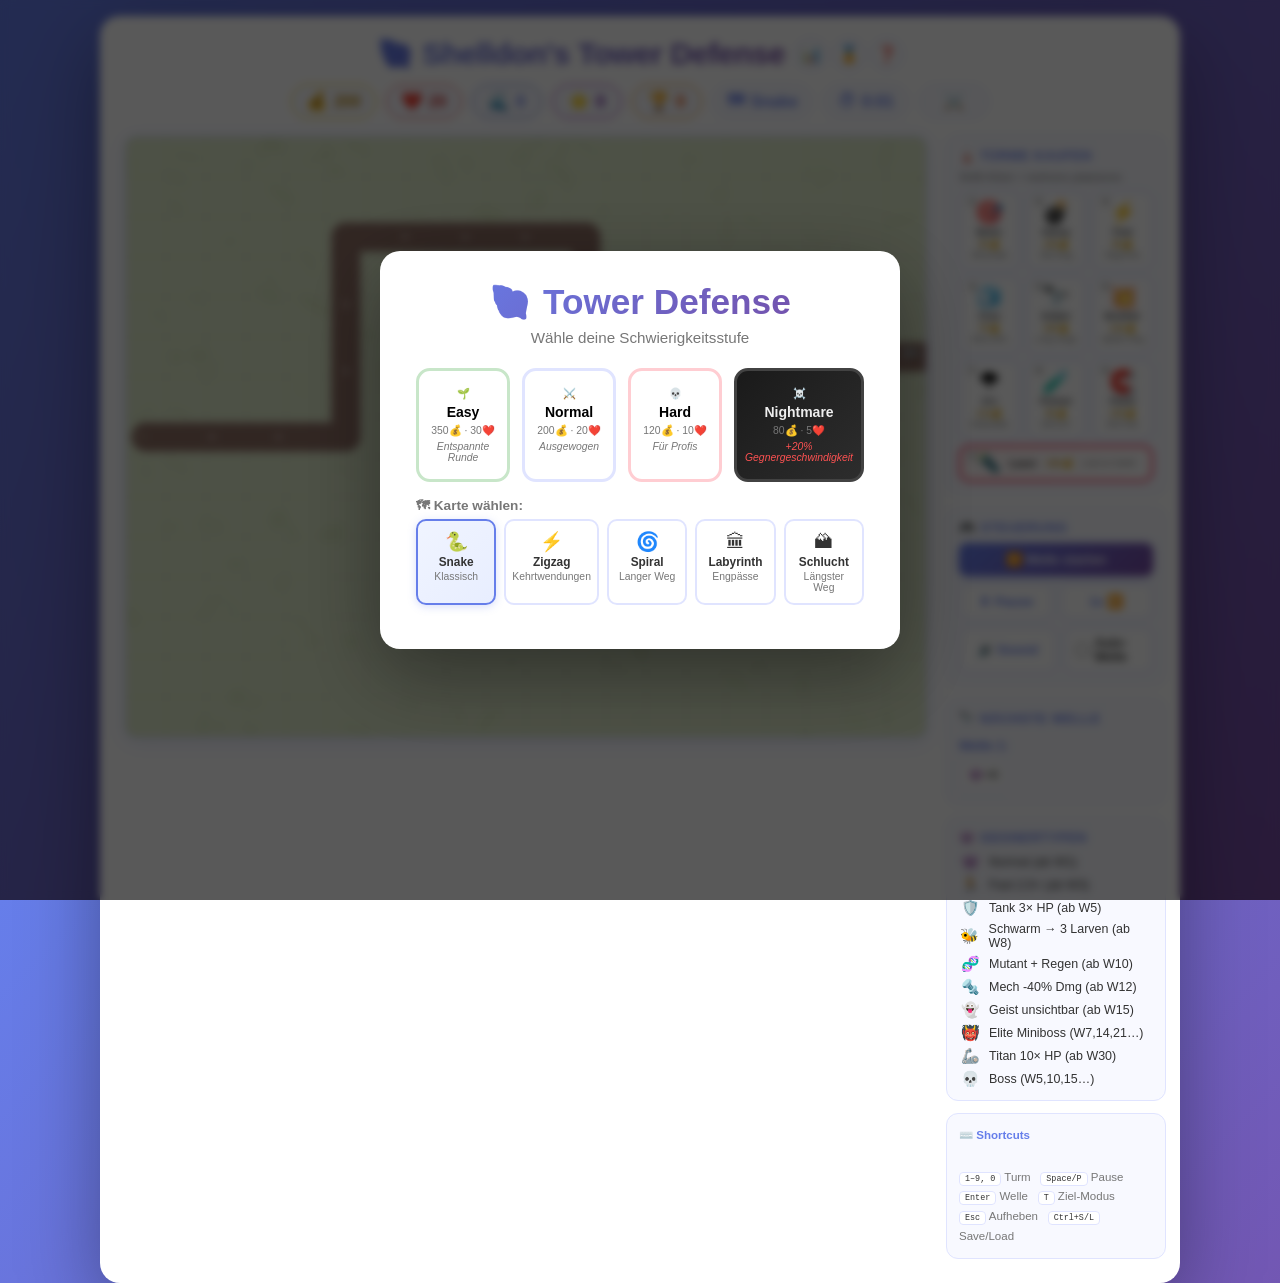
==== index.html @ ee32a835 "v5.6: Titan enemy (🦾 W30+, 10× HP, 40% armor), titan achievement, wave preview, legend update" ====
<!DOCTYPE html>
<html lang="de">
<head>
    <meta charset="UTF-8">
    <meta name="viewport" content="width=device-width, initial-scale=1.0">
    <title>🐚 Tower Defense</title>
    <link rel="stylesheet" href="style.css">
</head>
<body>

<!-- Wave Complete Banner -->
<div id="waveBanner" class="wave-banner"></div>

<!-- Achievement Toast -->
<div id="achToast" class="ach-toast"></div>

<!-- Achievement Modal -->
<div id="achModal" class="overlay" style="display:none;">
    <div class="overlay-box ach-box">
        <h2>🏅 Errungenschaften</h2>
        <div id="achContent"></div>
        <button id="closeAch" class="btn-primary" style="margin-top:12px;">✖ Schließen</button>
    </div>
</div>

<!-- Stats Modal -->
<div id="statsModal" class="overlay" style="display:none;">
    <div class="overlay-box" style="min-width:280px;max-width:380px;">
        <h2>📊 Statistiken</h2>
        <div id="statsContent" class="stats-modal-content"></div>
        <button id="closeStats" class="btn-primary" style="margin-top:12px;">✖ Schließen</button>
    </div>
</div>

<!-- Tower Shop Tooltip -->
<div id="towerTooltip" class="tower-tooltip" style="display:none;"></div>

<!-- Help Modal -->
<div id="helpModal" class="overlay" style="display:none;">
    <div class="overlay-box help-box">
        <h2>🐚 Wie spielt man Tower Defense?</h2>
        <div class="help-content">
            <div class="help-section">
                <strong>🎯 Ziel</strong>
                <p>Verhindere, dass Gegner die 🏁 Ziellinie erreichen. Du hast <strong>20 Leben</strong> — jeder durchkommende Gegner kostet dich eins!</p>
            </div>
            <div class="help-section">
                <strong>🗼 Türme platzieren</strong>
                <p>Klicke einen Turm im Shop, dann klicke auf das Spielfeld. <strong>Nicht auf dem Pfad platzieren!</strong> Grüne Markierung = OK, Rot = Blockiert.</p>
                <p>Mit <kbd>Shift</kbd> gedrückt → mehrere Türme in Folge platzieren.</p>
            </div>
            <div class="help-section">
                <strong>⬆ Upgrades</strong>
                <p>Klicke einen platzierten Turm → <strong>Info-Panel</strong> zeigt Werte. Upgrade kostet Gold, erhöht Schaden & Reichweite.</p>
                <p>Level 2: ×1.65 Schaden | Level 3: ×2.6 Schaden (Max)</p>
                <p><strong>L3 Spezialfähigkeiten:</strong><br>
                🧊 Cryo L3: 15% Freeze-Chance (kurz eingefroren!)<br>
                🧪 Poison L3: Gift kettet auf nächsten Gegner!<br>
                ⚡ Fast L3: Doppelschuss — trifft 2 Ziele gleichzeitig!<br>
                💥 Bomber L3: Napalm — Splash-Bereich brennt weiter (DoT)!<br>
                💣 Heavy L3: Schockwelle — äußerer Ring 30% Schaden!<br>
                🌩 Arc L3: +2 Sprünge (5 Ziele total)!<br>
                🔭 Sniper L3: Jeder 4. Schuss = KRIT (3× Schaden)!<br>
                🧲 Pulse L3: Jeder 5. Puls = OVERCLOCK (2× Schaden)!<br>
                🎯 Basic L3: Jeder 3. Schuss = BURST (3 Ziele gleichzeitig)!<br>
                🔦 Laser L3: Nach 1s voll aufgeladen → OVERDRIVE (2× DPS)!</p>
            </div>
            <div class="help-section">
                <strong>🎯 Ziel-Modi</strong>
                <p>Jeder Turm hat einen Ziel-Modus: <strong>Vorne</strong> (näher am Ziel), <strong>Hinten</strong>, <strong>Stark</strong> (meiste HP), <strong>Schwach</strong>.</p>
            </div>
            <div class="help-section">
                <strong>🌊 Wellen</strong>
                <p>Drücke <strong>▶️ Welle starten</strong> oder <kbd>Enter</kbd>. Ab Welle 3 kommen 🏃 Fast-Gegner, ab Welle 5 🛡️ Tanks, alle 5 Wellen ein 💀 Boss!</p>
            </div>
            <div class="help-section">
                <strong>💰 Gold-Tipps</strong>
                <p>Gegner töten → Gold. Welle abschließen → Bonus + Zinsen (5% des Goldvorrats). Kein Schaden → +25💰.<br>
                <strong>Rechtsklick</strong> auf Turm → sofort verkaufen.</p>
            </div>
            <div class="help-section">
                <strong>💀 Boss Drops</strong>
                <p>Wenn ein 💀 Boss stirbt, fällt ein zufälliger Drop:<br>
                💰 Gold-Drop (immer)<br>
                💝 +1 Leben (25%)<br>
                ⚡ Power Surge: +75% Schaden (12%)</p>
            </div>
            <div class="help-section">
                <strong>⌨️ Shortcuts</strong>
                <p>
                    <kbd>1</kbd>–<kbd>9</kbd>, <kbd>0</kbd> Turm wählen<br>
                    <kbd>Space</kbd> Pause &nbsp; <kbd>Enter</kbd> Welle<br>
                    <kbd>Esc</kbd> Aufheben &nbsp; <kbd>Shift</kbd> Mehrfach platzieren<br>
                    <kbd>T</kbd> Ziel-Modus wechseln (bei ausgewähltem Turm)<br>
                    <kbd>Ctrl+S</kbd> Speichern &nbsp; <kbd>Ctrl+L</kbd> Laden
                </p>
            </div>
            <div class="help-section">
                <strong>🌩 Spezial-Türme</strong>
                <p>
                    <strong>🧊 Cryo:</strong> Verlangsamt Gegner für 2.5s.<br>
                    <strong>🔭 Sniper:</strong> Laser-Zielführung, hohe Reichweite. Sieht Geister!<br>
                    <strong>💥 Bomber:</strong> Explosion mit Flächenschaden. Ignoriert Rüstung!<br>
                    <strong>🌩 Arc:</strong> Kettenblitz — trifft 3 Ziele (65%/42% Schaden).<br>
                    <strong>🧪 Poison:</strong> Vergiftet Gegner (DoT: 20 Schaden/s für 4s). Hebt Mutanten-Regen auf!<br>
                    <strong>🧲 Pulse:</strong> EM-Puls — trifft ALLE Gegner in Reichweite gleichzeitig. Ideal gegen Massen!<br>
                    <strong>🔦 Laser:</strong> Kontinuierlicher Dauerstrahl. Schaden steigt von 8→42 DPS je länger du dasselbe Ziel triffst (max 2s Lock-on). Ignoriert Rüstung!
                </p>
            </div>
            <div class="help-section">
                <strong>👾 Sonder-Gegner</strong>
                <p>
                    <strong>🐝 Schwarm (ab W8):</strong> Teilt sich beim Tod in 3 schnelle Larven 🪲 auf!<br>
                    <strong>🧬 Mutant (ab W10):</strong> Regeneriert 1.5% max HP/s. Poison-Türme heben Regen auf!<br>
                    <strong>🔩 Mech (ab W12):</strong> 40% Rüstung — nimmt 40% weniger Schaden. Bomber, Pulse, Poison &amp; Laser ignorieren Rüstung!<br>
                    <strong>👻 Geist (ab W15):</strong> Unsichtbar — kann NUR von Sniper-Türmen oder Level-3-Türmen angegriffen werden!<br>
                    <strong>👹 Elite (W7,14,21…):</strong> Besonderer Miniboss mit Bonusdrop beim Besiegen!<br>
                    <strong>Tipp:</strong> Synergieverbundene Türme (+10% pro Nachbar) sind besonders stark gegen Mechs.
                </p>
            </div>
        </div>
        <button id="closeHelp" class="btn-primary" style="margin-top:16px;">▶️ Spielen!</button>
    </div>
</div>

<!-- Difficulty Select (shown on load) -->
<div id="difficultyOverlay" class="overlay">
    <div class="overlay-box diff-box">
        <div class="diff-title">🐚 Tower Defense</div>
        <p class="diff-sub">Wähle deine Schwierigkeitsstufe</p>
        <div class="diff-options">
            <button class="diff-btn diff-easy" data-gold="350" data-lives="30">
                <span class="diff-icon">🌱</span>
                <strong>Easy</strong>
                <span>350💰 · 30❤️</span>
                <span class="diff-note">Entspannte Runde</span>
            </button>
            <button class="diff-btn diff-normal" data-gold="200" data-lives="20">
                <span class="diff-icon">⚔️</span>
                <strong>Normal</strong>
                <span>200💰 · 20❤️</span>
                <span class="diff-note">Ausgewogen</span>
            </button>
            <button class="diff-btn diff-hard" data-gold="120" data-lives="10">
                <span class="diff-icon">💀</span>
                <strong>Hard</strong>
                <span>120💰 · 10❤️</span>
                <span class="diff-note">Für Profis</span>
            </button>
            <button class="diff-btn diff-nightmare" data-gold="80" data-lives="5">
                <span class="diff-icon">☠️</span>
                <strong>Nightmare</strong>
                <span>80💰 · 5❤️</span>
                <span class="diff-note">+20% Gegnergeschwindigkeit</span>
            </button>
        </div>
        <div class="diff-map-label">🗺 Karte wählen:</div>
        <div class="diff-maps" id="diffMaps">
            <button class="map-btn map-active" data-map="0">
                <span>🐍</span> <strong>Snake</strong>
                <small>Klassisch</small>
            </button>
            <button class="map-btn" data-map="1">
                <span>⚡</span> <strong>Zigzag</strong>
                <small>Kehrtwendungen</small>
            </button>
            <button class="map-btn" data-map="2">
                <span>🌀</span> <strong>Spiral</strong>
                <small>Langer Weg</small>
            </button>
            <button class="map-btn" data-map="3">
                <span>🏛</span> <strong>Labyrinth</strong>
                <small>Engpässe</small>
            </button>
            <button class="map-btn" data-map="4">
                <span>🏔</span> <strong>Schlucht</strong>
                <small>Längster Weg</small>
            </button>
        </div>
        <div class="diff-lb" id="startLb"></div>
    </div>
</div>

<!-- Game Over Overlay -->
<div id="gameOverlay" class="overlay" style="display:none;">
    <div class="overlay-box">
        <div id="overlayTitle" class="overlay-title">💀 Game Over!</div>
        <div id="overlayMessage" class="overlay-message"></div>
        <button id="overlayBtn" class="btn-primary overlay-btn">🔄 Neu starten</button>
    </div>
</div>

<div class="game-container">

    <!-- Header -->
    <div class="header">
        <div class="header-top">
            <h1>🐚 Shelldon's Tower Defense</h1>
            <div class="header-btns">
                <button id="statsBtn" class="help-btn" title="Statistiken">📊</button>
                <button id="achBtn" class="help-btn" title="Errungenschaften">🏅</button>
                <button id="helpBtn" class="help-btn" title="Hilfe / How to play">❓</button>
            </div>
        </div>
        <div class="stats-bar">
            <div class="stat gold">
                <span class="stat-icon">💰</span>
                <span id="gold">200</span>
            </div>
            <div class="stat lives">
                <span class="stat-icon">❤️</span>
                <span id="lives">20</span>
            </div>
            <div class="stat wave">
                <span class="stat-icon">🌊</span>
                <span id="wave">0</span>
            </div>
            <div class="stat score">
                <span class="stat-icon">⭐</span>
                <span id="score">0</span>
            </div>
            <div class="stat highscore">
                <span class="stat-icon">🏆</span>
                <span id="highscore">0</span>
            </div>
            <div class="stat enemies-stat" id="enemiesStatWrapper" style="display:none;">
                <span class="stat-icon">👾</span>
                <span id="enemyCount">0</span>
            </div>
            <div class="stat" id="mapStat">
                <span class="stat-icon">🗺</span>
                <span id="mapName">Snake</span>
            </div>
            <div class="stat" id="timerStat">
                <span class="stat-icon">⏱</span>
                <span id="gameTimer">0:00</span>
            </div>
            <div class="stat" id="diffStat">
                <span id="diffIcon">⚔️</span>
            </div>
            <div class="stat" id="noLeakStat" style="display:none;" title="No-Leak Streak">
                <span class="stat-icon">🛡</span>
                <span id="noLeakCount">0</span>
            </div>
        </div>
    </div>

    <!-- Main Game Area -->
    <div class="game-area">

        <!-- Canvas -->
        <div class="canvas-wrapper">
            <canvas id="gameCanvas" width="800" height="600"></canvas>
        </div>

        <!-- Side Panel -->
        <div class="side-panel">

            <!-- Tower Shop -->
            <div class="panel-section">
                <h3 class="panel-title">🗼 Türme kaufen</h3>
                <p class="hint">Shift+Klick = mehrere platzieren</p>
                <div class="tower-grid">
                    <button class="tower-btn" data-type="basic" data-cost="50">
                        <span class="tb-hotkey">1</span>
                        <span class="tb-icon">🎯</span>
                        <span class="tb-name">Basic</span>
                        <span class="tb-cost">50💰</span>
                        <span class="tb-desc">Allrounder</span>
                    </button>
                    <button class="tower-btn" data-type="heavy" data-cost="100">
                        <span class="tb-hotkey">2</span>
                        <span class="tb-icon">💣</span>
                        <span class="tb-name">Heavy</span>
                        <span class="tb-cost">100💰</span>
                        <span class="tb-desc">Viel Dmg</span>
                    </button>
                    <button class="tower-btn" data-type="fast" data-cost="80">
                        <span class="tb-hotkey">3</span>
                        <span class="tb-icon">⚡</span>
                        <span class="tb-name">Fast</span>
                        <span class="tb-cost">80💰</span>
                        <span class="tb-desc">Rapid fire</span>
                    </button>
                    <button class="tower-btn" data-type="slow" data-cost="75">
                        <span class="tb-hotkey">4</span>
                        <span class="tb-icon">🧊</span>
                        <span class="tb-name">Cryo</span>
                        <span class="tb-cost">75💰</span>
                        <span class="tb-desc">Slow 60%</span>
                    </button>
                    <button class="tower-btn" data-type="sniper" data-cost="150">
                        <span class="tb-hotkey">5</span>
                        <span class="tb-icon">🔭</span>
                        <span class="tb-name">Sniper</span>
                        <span class="tb-cost">150💰</span>
                        <span class="tb-desc">Long range</span>
                    </button>
                    <button class="tower-btn" data-type="area" data-cost="120">
                        <span class="tb-hotkey">6</span>
                        <span class="tb-icon">💥</span>
                        <span class="tb-name">Bomber</span>
                        <span class="tb-cost">120💰</span>
                        <span class="tb-desc">Splash dmg</span>
                    </button>
                    <button class="tower-btn" data-type="arc" data-cost="110">
                        <span class="tb-hotkey">7</span>
                        <span class="tb-icon">🌩</span>
                        <span class="tb-name">Arc</span>
                        <span class="tb-cost">110💰</span>
                        <span class="tb-desc">Kettenblitz</span>
                    </button>
                    <button class="tower-btn" data-type="poison" data-cost="90">
                        <span class="tb-hotkey">8</span>
                        <span class="tb-icon">🧪</span>
                        <span class="tb-name">Poison</span>
                        <span class="tb-cost">90💰</span>
                        <span class="tb-desc">Gift DoT</span>
                    </button>
                    <button class="tower-btn" data-type="pulse" data-cost="135">
                        <span class="tb-hotkey">9</span>
                        <span class="tb-icon">🧲</span>
                        <span class="tb-name">Pulse</span>
                        <span class="tb-cost">135💰</span>
                        <span class="tb-desc">EM-Puls</span>
                    </button>
                    <button class="tower-btn tower-btn-wide" data-type="laser" data-cost="165">
                        <span class="tb-hotkey">0</span>
                        <span class="tb-icon">🔦</span>
                        <span class="tb-name">Laser</span>
                        <span class="tb-cost">165💰</span>
                        <span class="tb-desc">Lock-on Strahl</span>
                    </button>
                </div>
            </div>

            <!-- Selected Tower Info -->
            <div id="towerInfo" class="panel-section tower-info-panel" style="display:none;">
                <h3 class="panel-title">🔍 Ausgewählt</h3>
                <div id="towerInfoName" class="tower-info-name"></div>
                <div id="towerInfoStats" class="tower-info-stats"></div>
                <div class="target-modes">
                    <span class="tm-label">🎯 Ziel:</span>
                    <button class="tm-btn active" data-mode="first">Vorne</button>
                    <button class="tm-btn" data-mode="last">Hinten</button>
                    <button class="tm-btn" data-mode="strong">Stark</button>
                    <button class="tm-btn" data-mode="weak">Schwach</button>
                </div>
                <div class="tower-info-actions">
                    <button id="upgradeTower" class="btn-upgrade">⬆ Upgrade</button>
                    <button id="sellTower" class="btn-sell">💸 Sell</button>
                </div>
            </div>

            <!-- Controls -->
            <div class="panel-section">
                <h3 class="panel-title">🎮 Steuerung</h3>
                <div class="control-buttons">
                    <button id="startWave" class="btn-primary btn-full">▶️ Welle starten</button>
                    <div class="btn-row">
                        <button id="pauseBtn" class="btn-secondary">⏸ Pause</button>
                        <button id="speedBtn" class="btn-secondary">1x ⏩</button>
                    </div>
                    <div class="btn-row">
                        <button id="soundBtn" class="btn-secondary">🔊 Sound</button>
                        <label class="toggle-label">
                            <input type="checkbox" id="autoWaveBtn">
                            <span>Auto-Welle</span>
                        </label>
                    </div>
                    <div id="autoWaveStatus" class="auto-wave-status" style="display:none;"></div>
                </div>
            </div>

            <!-- Wave Preview -->
            <div class="panel-section">
                <h3 class="panel-title">🔭 Nächste Welle</h3>
                <div id="wavePreview" class="wave-preview">Warte auf Spielstart…</div>
            </div>

            <!-- Enemy Legend -->
            <div class="panel-section">
                <h3 class="panel-title">👾 Gegnertypen</h3>
                <div class="enemy-legend">
                    <div class="el-row"><span>👾</span> <span>Normal (ab W1)</span></div>
                    <div class="el-row"><span>🏃</span> <span>Fast 2,5× (ab W3)</span></div>
                    <div class="el-row"><span>🛡️</span> <span>Tank 3× HP (ab W5)</span></div>
                    <div class="el-row"><span>🐝</span> <span>Schwarm → 3 Larven (ab W8)</span></div>
                    <div class="el-row"><span>🧬</span> <span>Mutant + Regen (ab W10)</span></div>
                    <div class="el-row"><span>🔩</span> <span>Mech -40% Dmg (ab W12)</span></div>
                    <div class="el-row"><span>👻</span> <span>Geist unsichtbar (ab W15)</span></div>
                    <div class="el-row"><span>👹</span> <span>Elite Miniboss (W7,14,21…)</span></div>
                    <div class="el-row"><span>🦾</span> <span>Titan 10× HP (ab W30)</span></div>
                    <div class="el-row"><span>💀</span> <span>Boss (W5,10,15…)</span></div>
                </div>
            </div>

            <!-- Keyboard Shortcuts -->
            <div class="panel-section hint-box">
                <strong>⌨️ Shortcuts</strong><br>
                <span>1–9, 0</span> Turm &nbsp;
                <span>Space/P</span> Pause<br>
                <span>Enter</span> Welle &nbsp;
                <span>T</span> Ziel-Modus<br>
                <span>Esc</span> Aufheben &nbsp;
                <span>Ctrl+S/L</span> Save/Load
            </div>

        </div>
    </div>

</div>

<script src="game.js"></script>
</body>
</html>
---- style.css ----
/* ================================================================
   🐚 Shelldon's Tower Defense — Style v2.0
   ================================================================ */

*, *::before, *::after {
    margin: 0;
    padding: 0;
    box-sizing: border-box;
}

:root {
    --primary:   #667eea;
    --primary-d: #5568d3;
    --accent:    #764ba2;
    --gold:      #FFD700;
    --red:       #F44336;
    --green:     #4CAF50;
    --panel-bg:  #f8f9ff;
    --border:    #e0e4ff;
    --text:      #333;
    --text-dim:  #777;
    --radius:    12px;
    --shadow:    0 4px 20px rgba(102, 126, 234, 0.15);
}

html, body {
    height: 100%;
}

body {
    font-family: 'Segoe UI', Tahoma, Geneva, Verdana, sans-serif;
    background: linear-gradient(135deg, #667eea 0%, #764ba2 100%);
    min-height: 100vh;
    display: flex;
    justify-content: center;
    align-items: flex-start;
    padding: 16px;
    color: var(--text);
}

/* ================================================================
   GAME CONTAINER
   ================================================================ */
.game-container {
    background: #fff;
    border-radius: 20px;
    box-shadow: 0 24px 80px rgba(0, 0, 0, 0.35);
    padding: 20px 24px 24px;
    width: 100%;
    max-width: 1080px;
}

/* ================================================================
   HEADER
   ================================================================ */
.header {
    text-align: center;
    margin-bottom: 16px;
}

.header-top {
    display: flex;
    align-items: center;
    justify-content: center;
    gap: 10px;
    margin-bottom: 12px;
}

.header h1 {
    font-size: 1.9em;
    background: linear-gradient(135deg, var(--primary), var(--accent));
    -webkit-background-clip: text;
    -webkit-text-fill-color: transparent;
    background-clip: text;
    letter-spacing: -0.5px;
}

.help-btn {
    width: 32px; height: 32px;
    border-radius: 50%;
    border: 2px solid var(--border);
    background: white;
    font-size: 1em;
    cursor: pointer;
    transition: all 0.2s;
    display: flex; align-items: center; justify-content: center;
    flex-shrink: 0;
}

.help-btn:hover {
    border-color: var(--primary);
    background: #f0f4ff;
    transform: rotate(15deg);
}

.stats-bar {
    display: flex;
    justify-content: center;
    gap: 10px;
    flex-wrap: wrap;
}

.stat {
    display: flex;
    align-items: center;
    gap: 6px;
    background: var(--panel-bg);
    border: 1px solid var(--border);
    padding: 6px 14px;
    border-radius: 30px;
    font-size: 1em;
    font-weight: 700;
    color: var(--primary);
    min-width: 70px;
    justify-content: center;
}

.stat-icon {
    font-size: 1.1em;
}

.stat.gold   { border-color: #FFD700; color: #b8860b; }
.stat.lives  { border-color: #F44336; color: #c62828; }
.stat.wave   { border-color: var(--primary); }
.stat.score  { border-color: #9C27B0; color: #6a1b9a; }
.stat.highscore      { border-color: #FF9800; color: #e65100; }
.stat.enemies-stat   { border-color: #E91E63; color: #880e4f; }

/* ================================================================
   GAME AREA LAYOUT
   ================================================================ */
.game-area {
    display: flex;
    gap: 18px;
    align-items: flex-start;
}

.canvas-wrapper {
    flex-shrink: 0;
}

#gameCanvas {
    display: block;
    border: 2px solid var(--border);
    border-radius: var(--radius);
    background: #eef0e8;
    cursor: crosshair;
    box-shadow: var(--shadow);
    max-width: 100%;
}

/* ================================================================
   SIDE PANEL
   ================================================================ */
.side-panel {
    width: 220px;
    flex-shrink: 0;
    display: flex;
    flex-direction: column;
    gap: 12px;
}

.panel-section {
    background: var(--panel-bg);
    border: 1px solid var(--border);
    border-radius: var(--radius);
    padding: 12px;
}

.panel-title {
    font-size: 0.8em;
    font-weight: 700;
    color: var(--primary);
    text-transform: uppercase;
    letter-spacing: 0.8px;
    margin-bottom: 8px;
}

.hint {
    font-size: 0.72em;
    color: var(--text-dim);
    margin-bottom: 8px;
}

/* ================================================================
   TOWER GRID
   ================================================================ */
.tower-grid {
    display: grid;
    grid-template-columns: 1fr 1fr 1fr;
    gap: 6px;
}

.tower-btn {
    display: flex;
    flex-direction: column;
    align-items: center;
    gap: 2px;
    padding: 8px 4px;
    background: white;
    border: 2px solid var(--border);
    border-radius: 10px;
    cursor: pointer;
    transition: all 0.18s ease;
    text-align: center;
    position: relative;
}

.tb-hotkey {
    position: absolute;
    top: 3px;
    left: 5px;
    font-size: 0.6em;
    font-weight: 900;
    color: var(--text-dim);
    background: #f0f0f0;
    border-radius: 3px;
    padding: 1px 4px;
    font-family: monospace;
}

.tower-btn:hover:not(.disabled) {
    border-color: var(--primary);
    transform: translateY(-2px);
    box-shadow: 0 4px 12px rgba(102, 126, 234, 0.2);
}

.tower-btn.selected {
    border-color: var(--primary);
    background: #f0f4ff;
    box-shadow: 0 0 0 3px rgba(102, 126, 234, 0.2);
}

.tower-btn.disabled {
    opacity: 0.45;
    cursor: not-allowed;
}

.tb-icon { font-size: 1.7em; line-height: 1; }
.tb-name { font-size: 0.72em; font-weight: 700; color: var(--text); }
.tb-cost { font-size: 0.68em; font-weight: 600; color: #b8860b; }
.tb-desc { font-size: 0.62em; color: var(--text-dim); }

/* ================================================================
   TOWER INFO PANEL
   ================================================================ */
.tower-info-panel {
    border-color: var(--primary);
    border-width: 2px;
}

.tower-info-name {
    font-size: 0.95em;
    font-weight: 700;
    color: var(--primary);
    margin-bottom: 8px;
}

.tower-info-stats {
    display: grid;
    grid-template-columns: 1fr 1fr 1fr;
    gap: 4px;
    margin-bottom: 10px;
    font-size: 0.75em;
    color: var(--text);
}

.tower-info-stats span {
    background: white;
    border: 1px solid var(--border);
    border-radius: 6px;
    padding: 3px 6px;
}

.tower-info-actions {
    display: flex;
    gap: 6px;
}

.btn-upgrade, .btn-sell {
    flex: 1;
    padding: 7px 6px;
    border: none;
    border-radius: 8px;
    font-size: 0.75em;
    font-weight: 700;
    cursor: pointer;
    transition: all 0.18s;
}

.btn-upgrade {
    background: var(--primary);
    color: white;
}

.btn-upgrade:hover:not(:disabled) {
    background: var(--primary-d);
    transform: translateY(-1px);
}

.btn-upgrade:disabled {
    background: #ccc;
    cursor: not-allowed;
}

.btn-sell {
    background: #fff3e0;
    color: #e65100;
    border: 1px solid #ffcc02;
}

.btn-sell:hover:not(:disabled) {
    background: #ffe0b2;
    transform: translateY(-1px);
}

.btn-sell:disabled {
    opacity: 0.5;
    cursor: not-allowed;
}

/* ================================================================
   CONTROL BUTTONS
   ================================================================ */
.control-buttons {
    display: flex;
    flex-direction: column;
    gap: 7px;
}

.btn-full { width: 100%; }

.btn-row {
    display: flex;
    gap: 7px;
}

.btn-primary, .btn-secondary {
    padding: 9px 14px;
    border: none;
    border-radius: 8px;
    font-size: 0.82em;
    font-weight: 700;
    cursor: pointer;
    transition: all 0.18s;
}

.btn-primary {
    background: linear-gradient(135deg, var(--primary), var(--accent));
    color: white;
    box-shadow: 0 2px 8px rgba(102, 126, 234, 0.3);
}

.btn-primary:hover:not(:disabled) {
    transform: translateY(-2px);
    box-shadow: 0 4px 14px rgba(102, 126, 234, 0.45);
}

.btn-primary:disabled {
    opacity: 0.5;
    cursor: not-allowed;
    transform: none;
}

.btn-secondary {
    background: white;
    color: var(--primary);
    border: 2px solid var(--border);
    flex: 1;
}

.btn-secondary:hover {
    background: #f0f4ff;
    border-color: var(--primary);
    transform: translateY(-1px);
}

/* ================================================================
   ENEMY LEGEND
   ================================================================ */
.enemy-legend {
    display: flex;
    flex-direction: column;
    gap: 5px;
}

.el-row {
    display: flex;
    align-items: center;
    gap: 8px;
    font-size: 0.78em;
    color: var(--text);
}

.el-row span:first-child {
    font-size: 1.2em;
    width: 22px;
    text-align: center;
}

/* ================================================================
   HINT BOX
   ================================================================ */
.hint-box {
    font-size: 0.72em;
    color: var(--text-dim);
    line-height: 1.7;
}

.hint-box strong {
    color: var(--primary);
    display: block;
    margin-bottom: 3px;
}

.hint-box span {
    background: white;
    border: 1px solid var(--border);
    border-radius: 4px;
    padding: 1px 5px;
    font-family: monospace;
    font-size: 0.9em;
    color: var(--text);
}

/* ================================================================
   WAVE BANNER
   ================================================================ */
.wave-banner {
    position: fixed;
    top: 20px;
    left: 50%;
    transform: translateX(-50%) translateY(-80px);
    background: linear-gradient(135deg, #667eea, #764ba2);
    color: white;
    padding: 12px 28px;
    border-radius: 30px;
    font-size: 1em;
    font-weight: 700;
    box-shadow: 0 8px 24px rgba(0, 0, 0, 0.3);
    z-index: 200;
    transition: transform 0.4s cubic-bezier(0.34, 1.56, 0.64, 1);
    white-space: nowrap;
}

.wave-banner.show {
    transform: translateX(-50%) translateY(0);
}

/* ================================================================
   GAME OVERLAY (Game Over / Win)
   ================================================================ */
.overlay {
    position: fixed;
    inset: 0;
    background: rgba(0, 0, 0, 0.65);
    display: flex;
    align-items: center;
    justify-content: center;
    z-index: 300;
    backdrop-filter: blur(4px);
}

.overlay-box {
    background: white;
    border-radius: 20px;
    padding: 40px 50px;
    text-align: center;
    box-shadow: 0 24px 80px rgba(0, 0, 0, 0.4);
    max-width: 400px;
    width: 90%;
}

.overlay-title {
    font-size: 2.2em;
    font-weight: 900;
    background: linear-gradient(135deg, var(--red), #FF5722);
    -webkit-background-clip: text;
    -webkit-text-fill-color: transparent;
    background-clip: text;
    margin-bottom: 16px;
}

.overlay-message {
    font-size: 1.15em;
    color: var(--text);
    line-height: 1.8;
    margin-bottom: 28px;
}

.overlay-message strong {
    color: var(--primary);
}

.overlay-btn {
    font-size: 1.1em;
    padding: 12px 36px;
}

/* ================================================================
   DIFFICULTY SELECT
   ================================================================ */
.diff-box {
    max-width: 520px;
    text-align: center;
    padding: 30px 36px;
}

.diff-title {
    font-size: 2.2em;
    font-weight: 900;
    background: linear-gradient(135deg, var(--primary), var(--accent));
    -webkit-background-clip: text;
    -webkit-text-fill-color: transparent;
    background-clip: text;
    margin-bottom: 6px;
}

.diff-sub {
    color: var(--text-dim);
    font-size: 0.95em;
    margin-bottom: 22px;
}

.diff-options {
    display: flex;
    gap: 12px;
    margin-bottom: 16px;
}

.diff-btn {
    flex: 1;
    display: flex;
    flex-direction: column;
    align-items: center;
    gap: 4px;
    padding: 16px 8px;
    border: 3px solid var(--border);
    border-radius: 14px;
    background: white;
    cursor: pointer;
    transition: all 0.2s;
}

.diff-btn:hover {
    transform: translateY(-3px);
    box-shadow: 0 6px 20px rgba(0,0,0,0.15);
}

.diff-easy:hover      { border-color: #4CAF50; }
.diff-normal:hover    { border-color: var(--primary); }
.diff-hard:hover      { border-color: #F44336; }
.diff-nightmare:hover { border-color: #212121; box-shadow: 0 6px 20px rgba(0,0,0,0.4); }

.diff-easy      { border-color: #c8e6c9; }
.diff-normal    { border-color: var(--border); }
.diff-hard      { border-color: #ffcdd2; }
.diff-nightmare {
    border-color: #424242;
    background: linear-gradient(135deg, #1a1a1a, #2d2d2d);
    color: #eee;
}
.diff-nightmare .diff-note { color: #FF5252; }

.diff-icon { font-size: 2em; }
.diff-btn strong { font-size: 1.05em; }
.diff-btn span { font-size: 0.78em; color: var(--text-dim); }
.diff-note { font-style: italic; }

.diff-map-label {
    font-size: 0.85em;
    font-weight: 600;
    color: var(--text-dim);
    margin: 10px 0 6px;
    text-align: left;
}

.diff-maps {
    display: flex;
    gap: 8px;
    margin-bottom: 14px;
}

.map-btn {
    flex: 1;
    display: flex;
    flex-direction: column;
    align-items: center;
    gap: 2px;
    padding: 10px 6px;
    border: 2px solid var(--border);
    border-radius: 10px;
    background: white;
    cursor: pointer;
    font-size: 0.78em;
    transition: all 0.2s;
    color: var(--text);
}

.map-btn span { font-size: 1.5em; }
.map-btn strong { font-size: 0.95em; }
.map-btn small { color: var(--text-dim); }

.map-btn:hover {
    border-color: var(--primary);
    background: #f0f4ff;
    transform: translateY(-2px);
}

.map-btn.map-active {
    border-color: var(--primary);
    background: linear-gradient(135deg, #f0f4ff, #e8eeff);
    box-shadow: 0 2px 8px rgba(102, 126, 234, 0.25);
}

.diff-lb {
    font-size: 0.8em;
    color: var(--text-dim);
    text-align: left;
}

.diff-lb strong {
    display: block;
    color: var(--primary);
    margin-bottom: 4px;
}

@media (max-width: 440px) {
    .diff-options { flex-direction: column; }
    .diff-maps { flex-direction: column; }
}

/* ================================================================
   HELP MODAL
   ================================================================ */
.help-box {
    max-width: 560px;
    text-align: left;
    padding: 30px 36px;
}

.help-box h2 {
    font-size: 1.5em;
    background: linear-gradient(135deg, var(--primary), var(--accent));
    -webkit-background-clip: text;
    -webkit-text-fill-color: transparent;
    background-clip: text;
    margin-bottom: 16px;
    text-align: center;
}

.help-content {
    display: grid;
    grid-template-columns: 1fr 1fr;
    gap: 12px;
    max-height: 65vh;
    overflow-y: auto;
}

.help-section {
    background: var(--panel-bg);
    border: 1px solid var(--border);
    border-radius: 10px;
    padding: 10px 12px;
}

.help-section strong {
    display: block;
    color: var(--primary);
    font-size: 0.9em;
    margin-bottom: 4px;
}

.help-section p {
    font-size: 0.8em;
    color: var(--text);
    line-height: 1.5;
}

.help-section kbd {
    background: #e8e8e8;
    border: 1px solid #ccc;
    border-radius: 4px;
    padding: 1px 5px;
    font-family: monospace;
    font-size: 0.9em;
    color: var(--text);
}

@media (max-width: 560px) {
    .help-content {
        grid-template-columns: 1fr;
    }
}

/* ================================================================
   TARGET MODE BUTTONS
   ================================================================ */
.target-modes {
    display: flex;
    align-items: center;
    gap: 4px;
    margin-bottom: 8px;
    flex-wrap: wrap;
}

.tm-label {
    font-size: 0.72em;
    font-weight: 700;
    color: var(--text-dim);
    white-space: nowrap;
}

.tm-btn {
    flex: 1;
    padding: 4px 4px;
    border: 1.5px solid var(--border);
    border-radius: 6px;
    background: white;
    font-size: 0.68em;
    font-weight: 600;
    color: var(--text-dim);
    cursor: pointer;
    transition: all 0.15s;
    min-width: 40px;
}

.tm-btn:hover {
    border-color: var(--primary);
    color: var(--primary);
}

.tm-btn.active {
    background: var(--primary);
    color: white;
    border-color: var(--primary);
}

/* ================================================================
   TOWER SHOP TOOLTIP
   ================================================================ */
.tower-tooltip {
    position: fixed;
    z-index: 500;
    background: white;
    border: 2px solid var(--primary);
    border-radius: 10px;
    padding: 10px 14px;
    font-size: 0.78em;
    box-shadow: 0 6px 20px rgba(0,0,0,0.2);
    pointer-events: none;
    min-width: 160px;
    max-width: 220px;
}

.tt-title {
    font-size: 1em;
    font-weight: 700;
    color: var(--primary);
    margin-bottom: 6px;
}

.tt-desc {
    color: var(--text-dim);
    margin-bottom: 6px;
    font-style: italic;
}

.tt-stat {
    display: flex;
    justify-content: space-between;
    padding: 2px 0;
    border-bottom: 1px solid var(--border);
}

.tt-stat:last-child {
    border-bottom: none;
}

.tt-stat-label {
    color: var(--text-dim);
}

.tt-stat-value {
    font-weight: 600;
    color: var(--text);
}

/* ================================================================
   WAVE PREVIEW
   ================================================================ */
.wave-preview {
    font-size: 0.82em;
    color: var(--text);
    line-height: 1.8;
}

.wave-preview strong {
    color: var(--primary);
    display: block;
    margin-bottom: 2px;
}

.wave-preview span {
    display: inline-block;
    background: white;
    border: 1px solid var(--border);
    border-radius: 6px;
    padding: 2px 8px;
    margin: 2px 2px 2px 0;
    font-size: 0.95em;
}

.wave-preview .wp-boss {
    background: #4A148C;
    color: white;
    border-color: #4A148C;
    font-weight: 700;
    animation: blink 0.8s ease-in-out infinite alternate;
}

.wave-preview .wp-active {
    color: var(--primary);
    font-weight: 700;
    font-style: italic;
}

@keyframes blink {
    from { opacity: 0.7; }
    to   { opacity: 1; }
}

/* ================================================================
   GAME OVER TOWER STATS + LEADERBOARD
   ================================================================ */
.go-tower-stats {
    margin-top: 14px;
    padding: 12px;
    background: #f8f9ff;
    border: 1px solid var(--border);
    border-radius: 10px;
    font-size: 0.88em;
    text-align: left;
    line-height: 1.8;
}

.go-tower-stats strong:first-child {
    display: block;
    margin-bottom: 6px;
    color: var(--primary);
}

.lb-table {
    width: 100%;
    border-collapse: collapse;
    margin-top: 4px;
    font-size: 0.92em;
}

.lb-table td {
    padding: 3px 8px;
    border-bottom: 1px solid var(--border);
}

.lb-table tr:last-child td {
    border-bottom: none;
}

.lb-table tr:first-child td {
    font-weight: 700;
    color: var(--primary);
}

/* ================================================================
   AUTO-WAVE STATUS
   ================================================================ */
.auto-wave-status {
    background: linear-gradient(135deg, var(--primary), var(--accent));
    color: white;
    text-align: center;
    border-radius: 8px;
    padding: 6px 10px;
    font-size: 0.78em;
    font-weight: 700;
    animation: pulse 1s ease-in-out infinite alternate;
}

@keyframes pulse {
    from { opacity: 0.8; }
    to   { opacity: 1; }
}

/* ================================================================
   TOGGLE LABEL (auto-wave checkbox)
   ================================================================ */
.toggle-label {
    display: flex;
    align-items: center;
    gap: 6px;
    flex: 1;
    padding: 7px 10px;
    background: white;
    border: 2px solid var(--border);
    border-radius: 8px;
    cursor: pointer;
    font-size: 0.78em;
    font-weight: 600;
    color: var(--text);
    transition: all 0.18s;
    user-select: none;
}

.toggle-label:hover {
    border-color: var(--primary);
    background: #f0f4ff;
}

.toggle-label input[type="checkbox"] {
    width: 14px;
    height: 14px;
    accent-color: var(--primary);
    cursor: pointer;
}

/* ================================================================
   RESPONSIVE
   ================================================================ */
@media (max-width: 880px) {
    .game-area {
        flex-direction: column;
        align-items: center;
    }

    .side-panel {
        width: 100%;
        max-width: 760px;
        flex-direction: row;
        flex-wrap: wrap;
        gap: 10px;
    }

    .panel-section {
        flex: 1;
        min-width: 160px;
    }

    .tower-grid {
        grid-template-columns: repeat(3, 1fr);
    }

    #gameCanvas {
        width: 100%;
        height: auto;
    }
}

@media (max-width: 560px) {
    .stats-bar {
        gap: 6px;
    }

    .stat {
        padding: 5px 10px;
        font-size: 0.9em;
    }

    .header h1 {
        font-size: 1.4em;
    }

    .tower-grid {
        grid-template-columns: repeat(3, 1fr);
    }
}

/* ================================================================
   HEADER BUTTONS GROUP
   ================================================================ */
.header-btns {
    display: flex;
    gap: 6px;
}

/* ================================================================
   ACHIEVEMENT TOAST
   ================================================================ */
.ach-toast {
    position: fixed;
    bottom: 80px;
    right: 20px;
    background: linear-gradient(135deg, #1a1a2e, #16213e);
    border: 2px solid #FFD700;
    border-radius: 12px;
    padding: 12px 18px;
    color: #fff;
    font-size: 0.9em;
    line-height: 1.4;
    z-index: 2000;
    max-width: 240px;
    text-align: center;
    box-shadow: 0 4px 20px rgba(255, 215, 0, 0.3);
    opacity: 0;
    transform: translateX(120%);
    transition: opacity 0.3s, transform 0.3s;
    pointer-events: none;
}

.ach-toast::before {
    content: '🏅 Errungen!';
    display: block;
    font-size: 0.7em;
    color: #FFD700;
    font-weight: 700;
    letter-spacing: 0.1em;
    margin-bottom: 4px;
}

.ach-toast.show {
    opacity: 1;
    transform: translateX(0);
}

/* ================================================================
   ACHIEVEMENT MODAL
   ================================================================ */
.ach-box {
    max-width: 500px;
    width: 90%;
    max-height: 80vh;
    overflow-y: auto;
}

.ach-grid {
    display: flex;
    flex-direction: column;
    gap: 6px;
    margin-top: 10px;
}

.ach-item {
    display: flex;
    align-items: center;
    gap: 10px;
    padding: 8px 12px;
    border-radius: 8px;
    border: 1px solid #ddd;
    background: #f9f9f9;
    font-size: 0.85em;
    transition: background 0.2s;
}

.ach-done {
    background: linear-gradient(90deg, #fff9e6, #fffbe8);
    border-color: #FFD700;
}

.ach-locked {
    opacity: 0.55;
    filter: grayscale(0.4);
}

.ach-icon {
    font-size: 1.6em;
    width: 2em;
    text-align: center;
}

.ach-info {
    flex: 1;
}

.ach-info strong {
    display: block;
    color: #333;
}

.ach-info small {
    color: #777;
}

.ach-check {
    color: #4CAF50;
    font-weight: 700;
    font-size: 1.1em;
}

/* Wave preview mutant/mech styles */
.wp-mutant {
    color: #00C853;
    font-weight: 600;
}

.wp-mech {
    color: #78909C;
    font-weight: 600;
}

.wp-ghost {
    color: #CE93D8;
    font-weight: 600;
    font-style: italic;
}

.wp-swarm {
    color: #FFA000;
    font-weight: 600;
}

.wp-elite {
    color: #B71C1C;
    font-weight: 700;
    text-shadow: 0 0 6px rgba(183,28,28,0.4);
}

.wp-titan {
    color: #1A237E;
    font-weight: 700;
    text-shadow: 0 0 8px rgba(26,35,126,0.5);
}

/* Stats modal */
.stats-modal-content {
    display: flex;
    flex-direction: column;
    gap: 8px;
    padding: 8px 0;
}

.stats-row {
    display: flex;
    justify-content: space-between;
    padding: 6px 12px;
    background: #f8f9ff;
    border-radius: 8px;
    font-size: 0.9em;
    border: 1px solid #e0e4ff;
}

.stats-row strong { color: var(--primary); }

.stats-kills {
    flex-wrap: wrap;
    gap: 4px;
}
.stats-kills span:last-child {
    font-size: 0.85em;
    color: var(--text-dim);
}

/* Laser tower button spans full width */
.tower-btn-wide {
    grid-column: 1 / -1;
    flex-direction: row;
    justify-content: space-around;
    padding: 7px 12px;
    background: linear-gradient(135deg, #fff5f5, #fff);
    border-color: #FF1744;
}
.tower-btn-wide .tb-icon { font-size: 1.4em; }
.tower-btn-wide .tb-name { font-size: 0.78em; }
.tower-btn-wide.selected {
    background: linear-gradient(135deg, #ffe0e6, #fff5f5);
    border-color: #FF1744;
    box-shadow: 0 0 0 3px rgba(255,23,68,0.25);
}
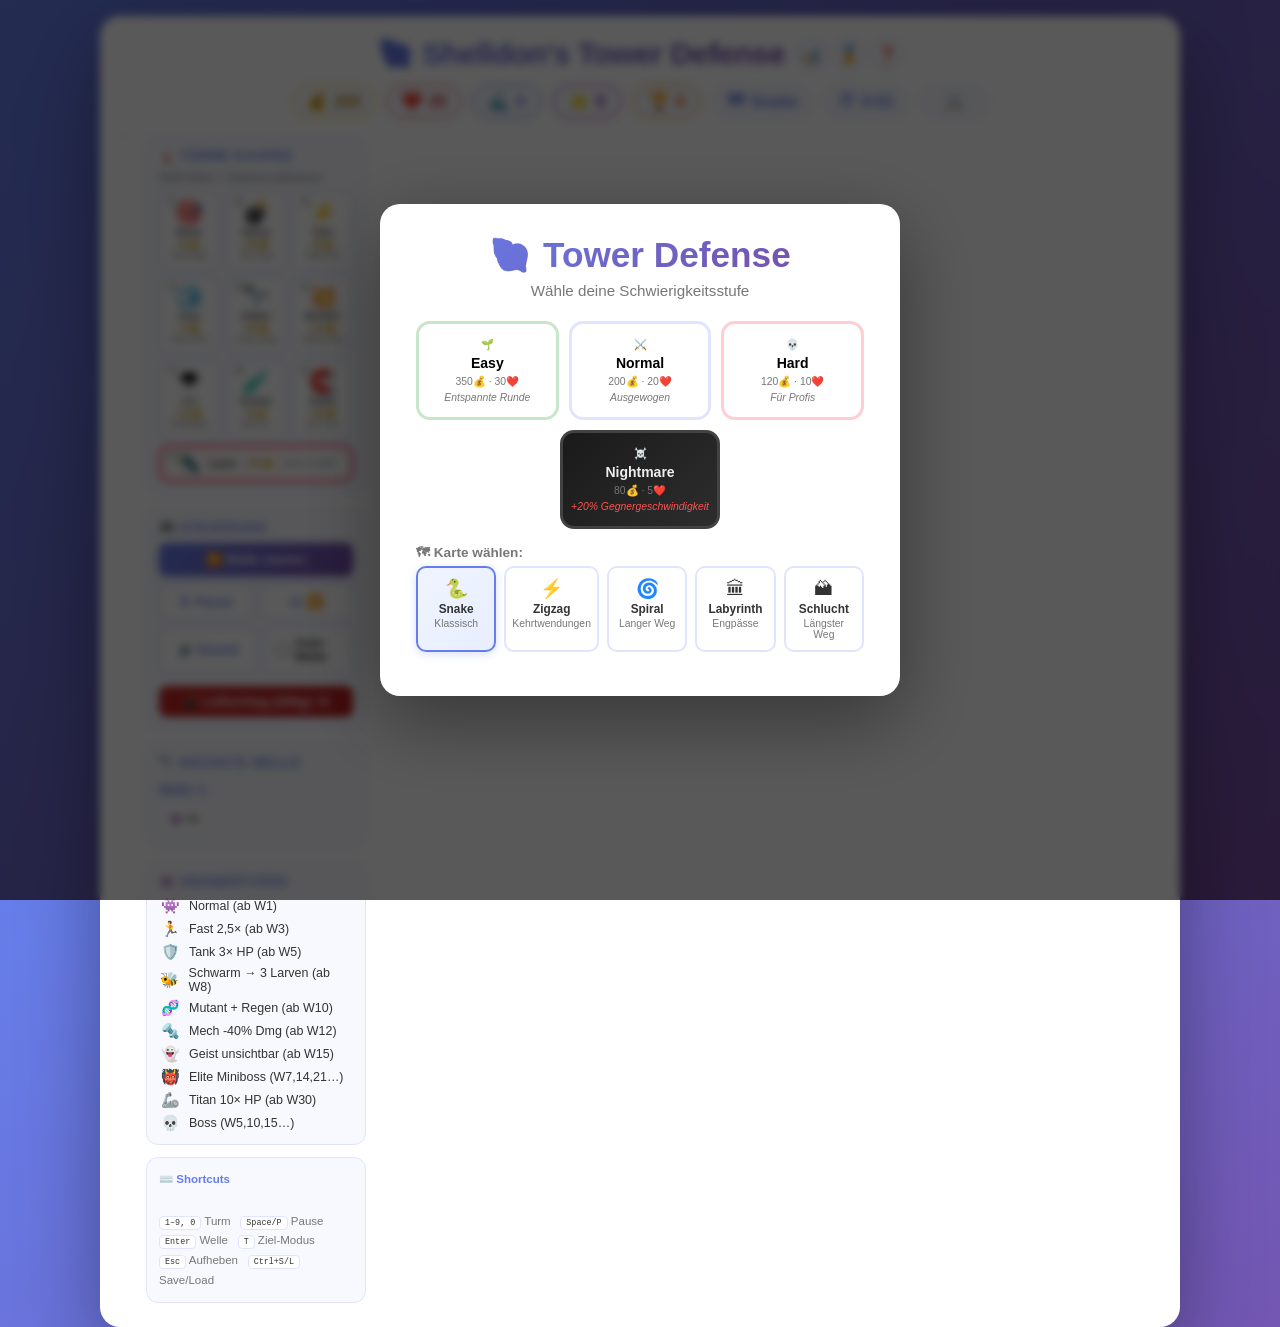
==== commit f1c8a15b: "v6.4: 💣 Luftschlag airstrike ability (200g/3 charges, 400 AOE damage, crosshair targeting)" ====
--- a/index.html
+++ b/index.html
@@ -115,6 +115,7 @@
                     <strong>🔩 Mech (ab W12):</strong> 40% Rüstung — nimmt 40% weniger Schaden. Bomber, Pulse, Poison &amp; Laser ignorieren Rüstung!<br>
                     <strong>👻 Geist (ab W15):</strong> Unsichtbar — kann NUR von Sniper-Türmen oder Level-3-Türmen angegriffen werden!<br>
                     <strong>👹 Elite (W7,14,21…):</strong> Besonderer Miniboss mit Bonusdrop beim Besiegen!<br>
+                    <strong>🦾 Titan (ab W30):</strong> Extremer Supertank mit 10× HP und 40% Rüstung. Rage unter 25% HP!<br>
                     <strong>Tipp:</strong> Synergieverbundene Türme (+10% pro Nachbar) sind besonders stark gegen Mechs.
                 </p>
             </div>
@@ -369,6 +370,7 @@
                         </label>
                     </div>
                     <div id="autoWaveStatus" class="auto-wave-status" style="display:none;"></div>
+                    <button id="airstrikeBtn" class="btn-danger btn-full" title="Klick → Canvas-Ziel wählen → 400 AOE-Schaden">💣 Luftschlag (200g) ×3</button>
                 </div>
             </div>
 
--- a/style.css
+++ b/style.css
@@ -330,6 +330,26 @@
 
 .btn-full { width: 100%; }
 
+.btn-danger {
+    background: linear-gradient(135deg, #c62828, #b71c1c);
+    color: white;
+    border: none;
+    padding: 8px 14px;
+    border-radius: 8px;
+    cursor: pointer;
+    font-size: 0.82em;
+    font-weight: 600;
+    transition: all 0.18s;
+    margin-top: 6px;
+}
+.btn-danger:hover:not(:disabled) {
+    background: linear-gradient(135deg, #e53935, #c62828);
+    transform: translateY(-1px);
+    box-shadow: 0 3px 10px rgba(183,28,28,0.35);
+}
+.btn-danger:disabled { opacity: 0.4; cursor: not-allowed; }
+.btn-danger.selected { box-shadow: 0 0 0 3px #FF5252; }
+
 .btn-row {
     display: flex;
     gap: 7px;
@@ -524,17 +544,21 @@
 
 .diff-options {
     display: flex;
-    gap: 12px;
+    flex-wrap: wrap;
+    gap: 10px;
     margin-bottom: 16px;
+    justify-content: center;
 }
 
 .diff-btn {
-    flex: 1;
+    flex: 1 1 120px;
+    min-width: 110px;
+    max-width: 160px;
     display: flex;
     flex-direction: column;
     align-items: center;
     gap: 4px;
-    padding: 16px 8px;
+    padding: 14px 8px;
     border: 3px solid var(--border);
     border-radius: 14px;
     background: white;
@@ -577,8 +601,10 @@
 
 .diff-maps {
     display: flex;
+    flex-wrap: wrap;
     gap: 8px;
     margin-bottom: 14px;
+    justify-content: center;
 }
 
 .map-btn {
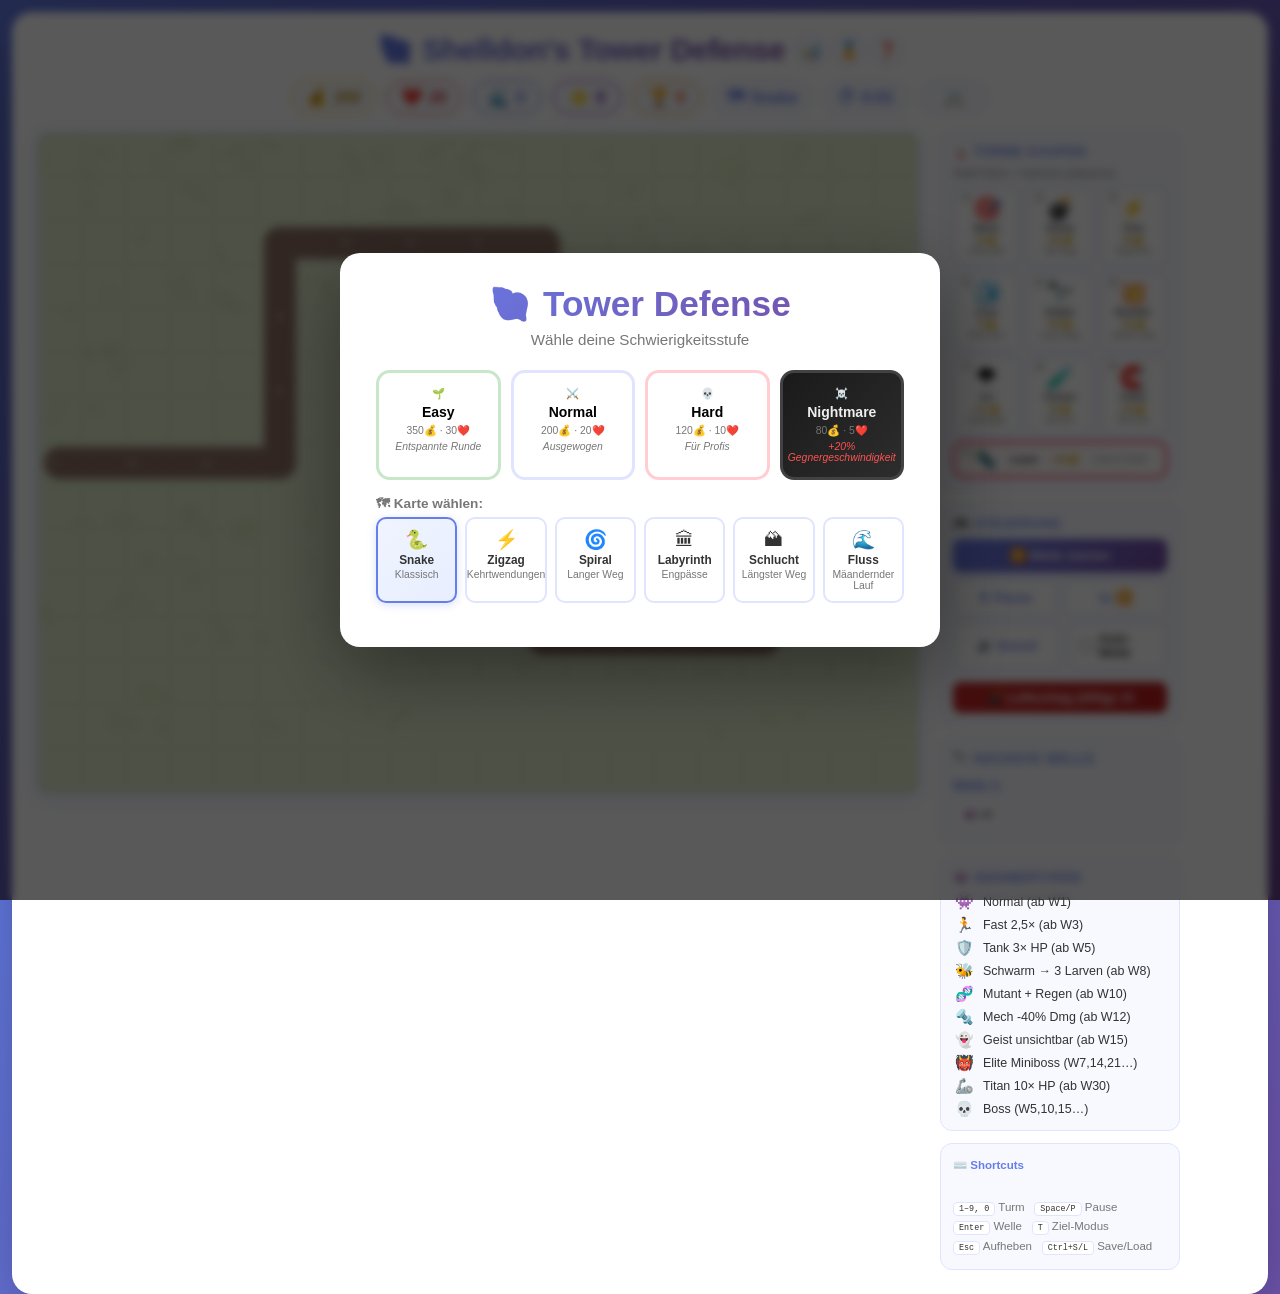
==== commit 7f440620: "v6.7-v7.0: Desktop sizing + Fluss map + sfxElite/Titan + Turbofeuer event v6.7 - Desktop Sizing: - D" ====
--- a/index.html
+++ b/index.html
@@ -177,6 +177,10 @@
                 <span>🏔</span> <strong>Schlucht</strong>
                 <small>Längster Weg</small>
             </button>
+            <button class="map-btn" data-map="5">
+                <span>🌊</span> <strong>Fluss</strong>
+                <small>Mäandernder Lauf</small>
+            </button>
         </div>
         <div class="diff-lb" id="startLb"></div>
     </div>
@@ -251,7 +255,7 @@
 
         <!-- Canvas -->
         <div class="canvas-wrapper">
-            <canvas id="gameCanvas" width="800" height="600"></canvas>
+            <canvas id="gameCanvas"></canvas>
         </div>
 
         <!-- Side Panel -->
--- a/style.css
+++ b/style.css
@@ -34,8 +34,12 @@
     display: flex;
     justify-content: center;
     align-items: flex-start;
-    padding: 16px;
+    padding: 12px;
     color: var(--text);
+}
+
+@media (min-width: 1440px) {
+    body { padding: 20px; }
 }
 
 /* ================================================================
@@ -47,7 +51,7 @@
     box-shadow: 0 24px 80px rgba(0, 0, 0, 0.35);
     padding: 20px 24px 24px;
     width: 100%;
-    max-width: 1080px;
+    max-width: 1600px;
 }
 
 /* ================================================================
@@ -131,7 +135,7 @@
    ================================================================ */
 .game-area {
     display: flex;
-    gap: 18px;
+    gap: 20px;
     align-items: flex-start;
 }
 
@@ -153,11 +157,25 @@
    SIDE PANEL
    ================================================================ */
 .side-panel {
-    width: 220px;
+    width: 240px;
     flex-shrink: 0;
     display: flex;
     flex-direction: column;
     gap: 12px;
+}
+
+@media (min-width: 1440px) {
+    .side-panel { width: 280px; }
+    .tb-name { font-size: 0.80em; }
+    .tb-cost { font-size: 0.76em; }
+    .tb-desc { font-size: 0.70em; }
+    .el-row  { font-size: 0.85em; }
+}
+
+@media (min-width: 1600px) {
+    .side-panel { width: 300px; }
+    .panel-title { font-size: 0.90em; }
+    .tb-icon { font-size: 1.9em; }
 }
 
 .panel-section {
@@ -521,7 +539,7 @@
    DIFFICULTY SELECT
    ================================================================ */
 .diff-box {
-    max-width: 520px;
+    max-width: 600px;
     text-align: center;
     padding: 30px 36px;
 }
@@ -608,7 +626,9 @@
 }
 
 .map-btn {
-    flex: 1;
+    flex: 1 1 80px;
+    min-width: 80px;
+    max-width: 140px;
     display: flex;
     flex-direction: column;
     align-items: center;
@@ -951,7 +971,7 @@
 /* ================================================================
    RESPONSIVE
    ================================================================ */
-@media (max-width: 880px) {
+@media (max-width: 960px) {
     .game-area {
         flex-direction: column;
         align-items: center;
@@ -959,7 +979,7 @@
 
     .side-panel {
         width: 100%;
-        max-width: 760px;
+        max-width: 900px;
         flex-direction: row;
         flex-wrap: wrap;
         gap: 10px;
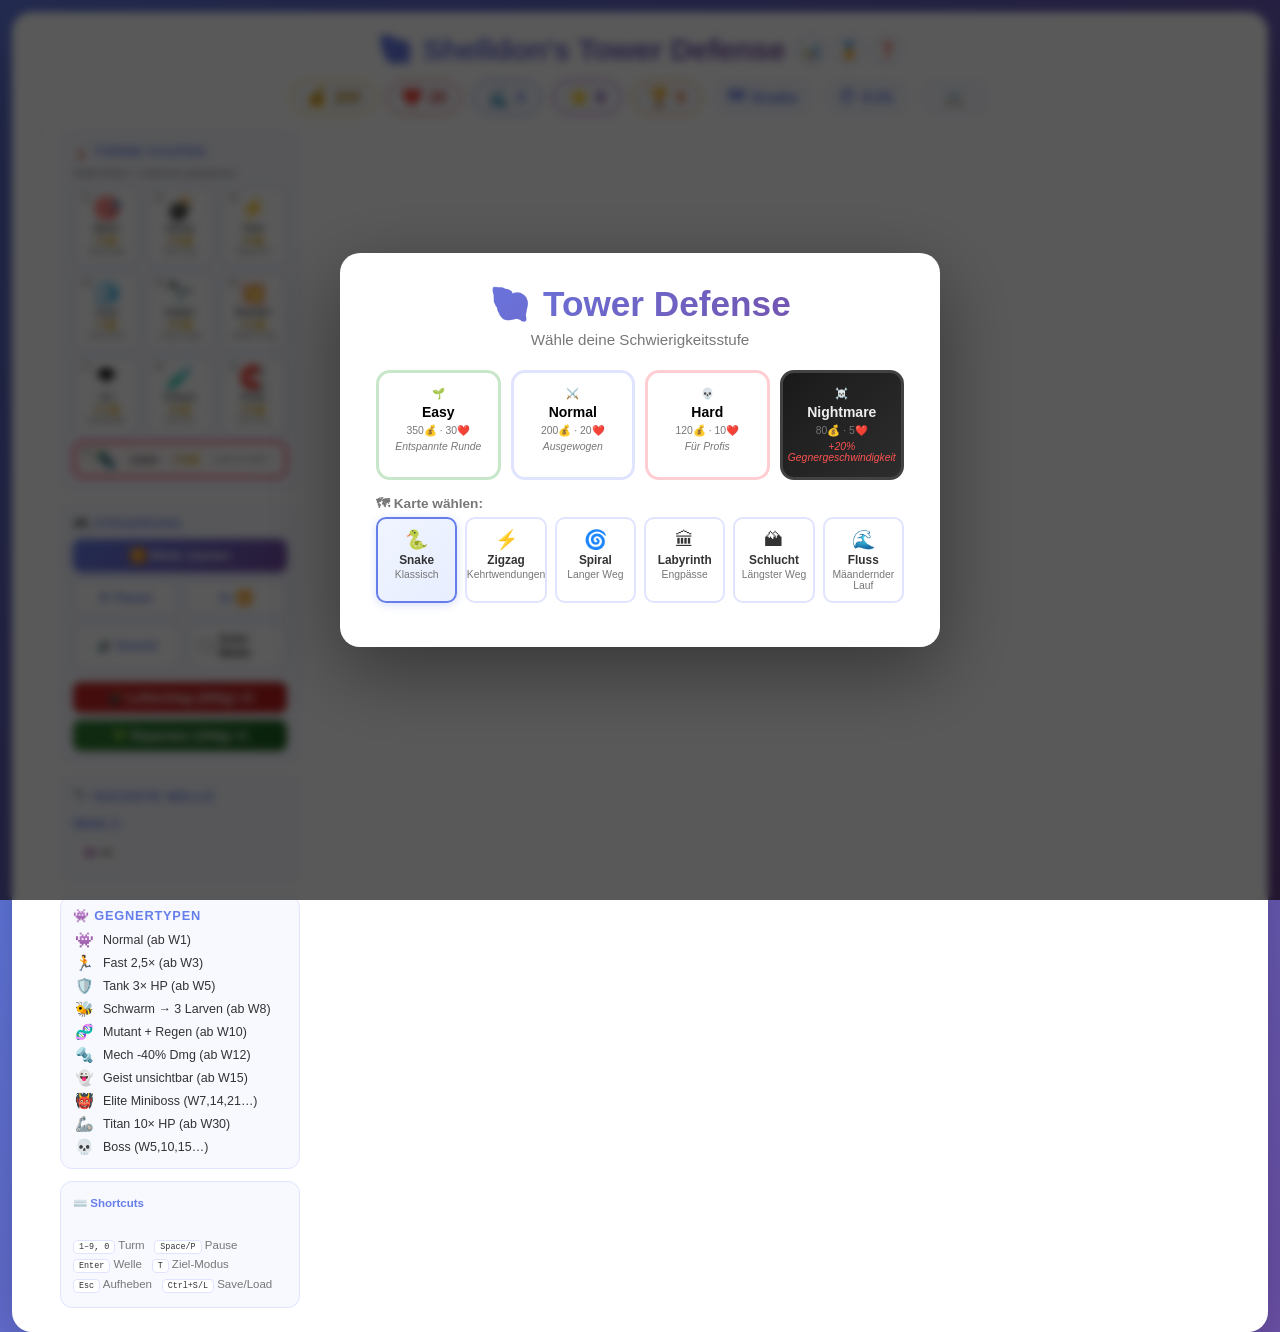
==== commit fbf3ff5e: "v7.2-7.3: Sell stats + Cannot-afford flash + Enhanced stats modal + Repair button v7.2 - Sell Tower " ====
--- a/index.html
+++ b/index.html
@@ -375,6 +375,7 @@
                     </div>
                     <div id="autoWaveStatus" class="auto-wave-status" style="display:none;"></div>
                     <button id="airstrikeBtn" class="btn-danger btn-full" title="Klick → Canvas-Ziel wählen → 400 AOE-Schaden">💣 Luftschlag (200g) ×3</button>
+                    <button id="repairBtn" class="btn-repair btn-full" title="+3 Leben für 150g (einmalig)">💚 Reparatur (150g) ×1</button>
                 </div>
             </div>
 
--- a/style.css
+++ b/style.css
@@ -367,6 +367,24 @@
 }
 .btn-danger:disabled { opacity: 0.4; cursor: not-allowed; }
 .btn-danger.selected { box-shadow: 0 0 0 3px #FF5252; }
+
+.btn-repair {
+    background: linear-gradient(135deg, #2e7d32, #1b5e20);
+    color: white;
+    border: none;
+    padding: 8px 14px;
+    border-radius: 8px;
+    cursor: pointer;
+    font-size: 0.78em;
+    font-weight: 600;
+    transition: all 0.18s;
+}
+.btn-repair:hover:not(:disabled) {
+    background: linear-gradient(135deg, #388e3c, #2e7d32);
+    transform: translateY(-1px);
+    box-shadow: 0 3px 10px rgba(46,125,50,0.35);
+}
+.btn-repair:disabled { opacity: 0.4; cursor: not-allowed; }
 
 .btn-row {
     display: flex;
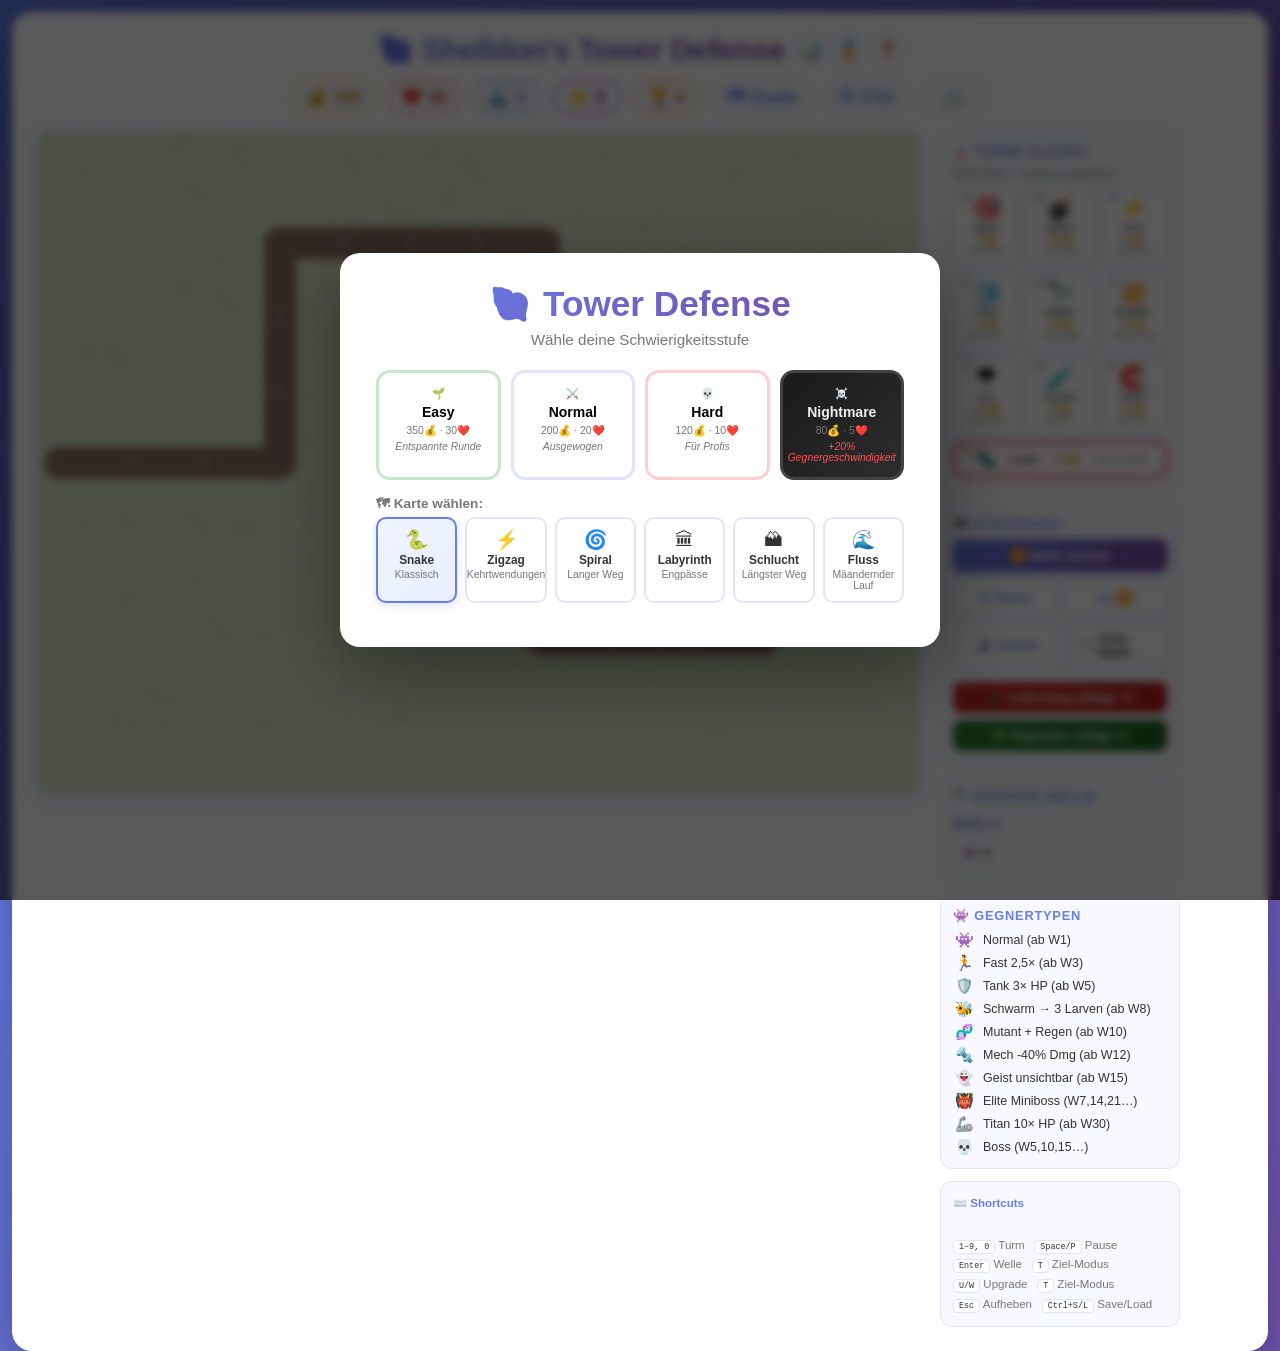
==== commit 312c845c: "v7.4-7.5: Upgrade hotkey + Last enemy alert + Polish v7.4 - Upgrade keyboard shortcut: - Press U or " ====
--- a/index.html
+++ b/index.html
@@ -91,7 +91,7 @@
                     <kbd>1</kbd>–<kbd>9</kbd>, <kbd>0</kbd> Turm wählen<br>
                     <kbd>Space</kbd> Pause &nbsp; <kbd>Enter</kbd> Welle<br>
                     <kbd>Esc</kbd> Aufheben &nbsp; <kbd>Shift</kbd> Mehrfach platzieren<br>
-                    <kbd>T</kbd> Ziel-Modus wechseln (bei ausgewähltem Turm)<br>
+                    <kbd>T</kbd> Ziel-Modus &nbsp; <kbd>U</kbd>/<kbd>W</kbd> Upgrade<br>
                     <kbd>Ctrl+S</kbd> Speichern &nbsp; <kbd>Ctrl+L</kbd> Laden
                 </p>
             </div>
@@ -409,6 +409,8 @@
                 <span>Space/P</span> Pause<br>
                 <span>Enter</span> Welle &nbsp;
                 <span>T</span> Ziel-Modus<br>
+                <span>U/W</span> Upgrade &nbsp;
+                <span>T</span> Ziel-Modus<br>
                 <span>Esc</span> Aufheben &nbsp;
                 <span>Ctrl+S/L</span> Save/Load
             </div>
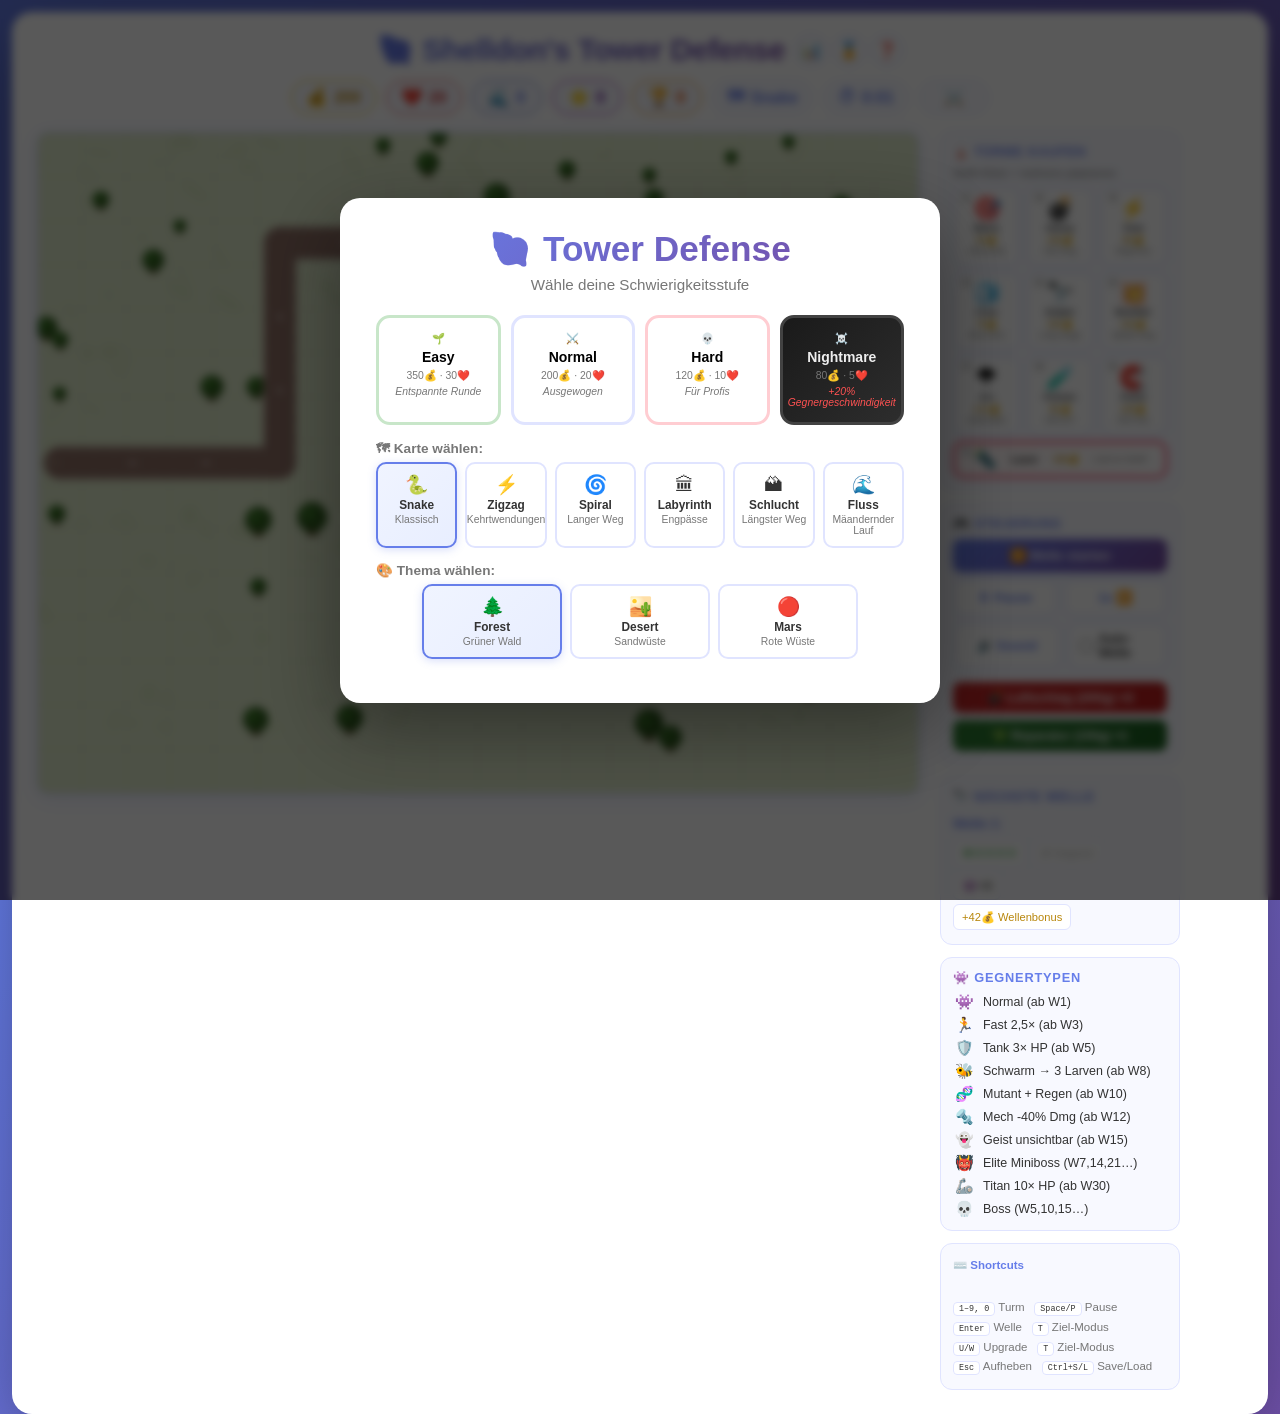
==== commit 033d7100: "feat: add Forest/Desert/Mars visual themes" ====
--- a/index.html
+++ b/index.html
@@ -180,6 +180,21 @@
             <button class="map-btn" data-map="5">
                 <span>🌊</span> <strong>Fluss</strong>
                 <small>Mäandernder Lauf</small>
+            </button>
+        </div>
+        <div class="diff-map-label">🎨 Thema wählen:</div>
+        <div class="diff-maps" id="diffThemes">
+            <button class="theme-btn map-btn map-active" data-theme="forest">
+                <span>🌲</span> <strong>Forest</strong>
+                <small>Grüner Wald</small>
+            </button>
+            <button class="theme-btn map-btn" data-theme="desert">
+                <span>🏜️</span> <strong>Desert</strong>
+                <small>Sandwüste</small>
+            </button>
+            <button class="theme-btn map-btn" data-theme="mars">
+                <span>🔴</span> <strong>Mars</strong>
+                <small>Rote Wüste</small>
             </button>
         </div>
         <div class="diff-lb" id="startLb"></div>
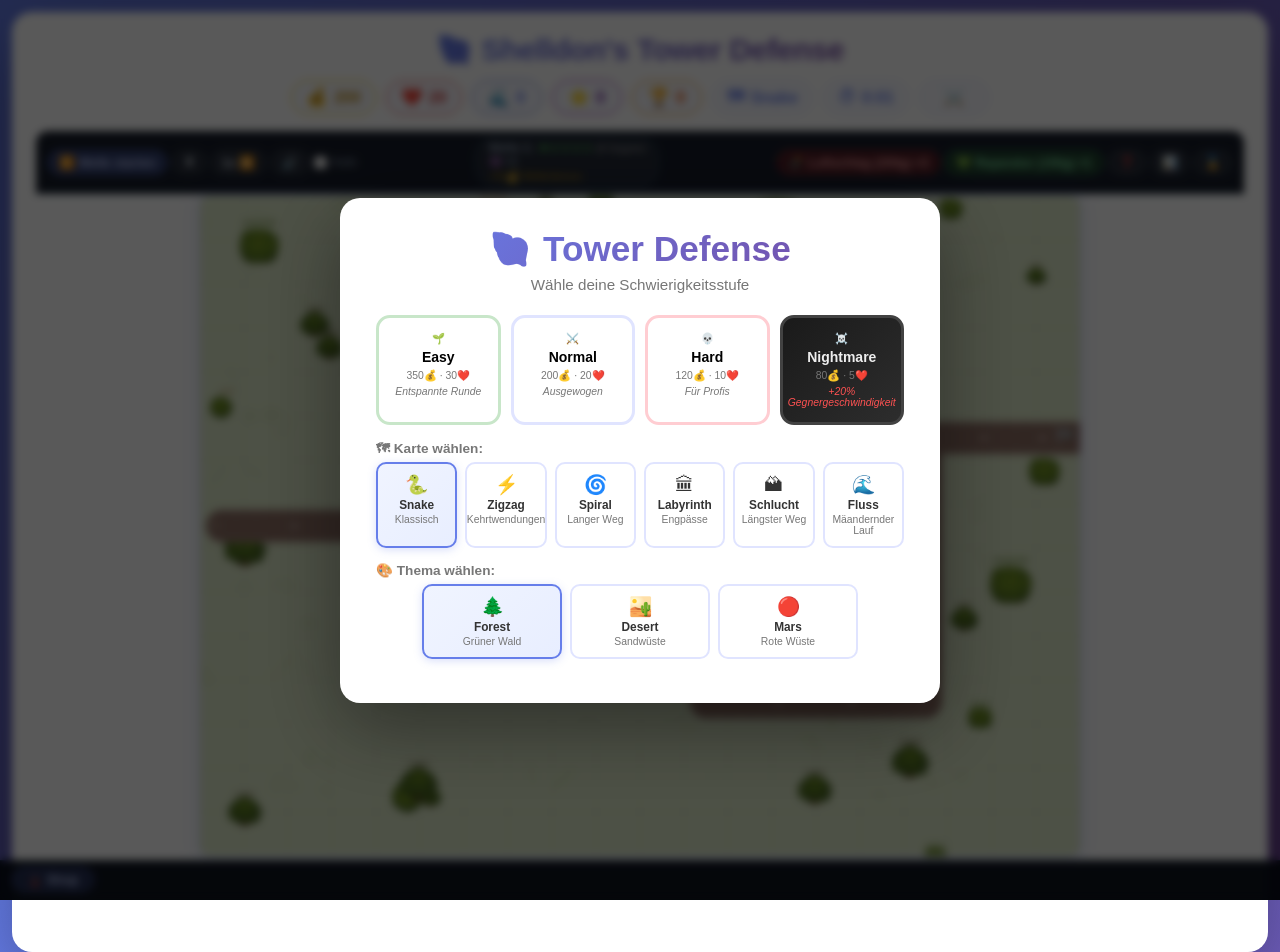
==== commit bbb1f9e6: "feat: UI overhaul (top bar, overlay shop) + sprite integration" ====
--- a/index.html
+++ b/index.html
@@ -108,301 +108,7 @@
                 </p>
             </div>
             <div class="help-section">
-                <strong>👾 Sonder-Gegner</strong>
-                <p>
-                    <strong>🐝 Schwarm (ab W8):</strong> Teilt sich beim Tod in 3 schnelle Larven 🪲 auf!<br>
-                    <strong>🧬 Mutant (ab W10):</strong> Regeneriert 1.5% max HP/s. Poison-Türme heben Regen auf!<br>
-                    <strong>🔩 Mech (ab W12):</strong> 40% Rüstung — nimmt 40% weniger Schaden. Bomber, Pulse, Poison &amp; Laser ignorieren Rüstung!<br>
-                    <strong>👻 Geist (ab W15):</strong> Unsichtbar — kann NUR von Sniper-Türmen oder Level-3-Türmen angegriffen werden!<br>
-                    <strong>👹 Elite (W7,14,21…):</strong> Besonderer Miniboss mit Bonusdrop beim Besiegen!<br>
-                    <strong>🦾 Titan (ab W30):</strong> Extremer Supertank mit 10× HP und 40% Rüstung. Rage unter 25% HP!<br>
-                    <strong>Tipp:</strong> Synergieverbundene Türme (+10% pro Nachbar) sind besonders stark gegen Mechs.
-                </p>
-            </div>
-        </div>
-        <button id="closeHelp" class="btn-primary" style="margin-top:16px;">▶️ Spielen!</button>
-    </div>
-</div>
-
-<!-- Difficulty Select (shown on load) -->
-<div id="difficultyOverlay" class="overlay">
-    <div class="overlay-box diff-box">
-        <div class="diff-title">🐚 Tower Defense</div>
-        <p class="diff-sub">Wähle deine Schwierigkeitsstufe</p>
-        <div class="diff-options">
-            <button class="diff-btn diff-easy" data-gold="350" data-lives="30">
-                <span class="diff-icon">🌱</span>
-                <strong>Easy</strong>
-                <span>350💰 · 30❤️</span>
-                <span class="diff-note">Entspannte Runde</span>
-            </button>
-            <button class="diff-btn diff-normal" data-gold="200" data-lives="20">
-                <span class="diff-icon">⚔️</span>
-                <strong>Normal</strong>
-                <span>200💰 · 20❤️</span>
-                <span class="diff-note">Ausgewogen</span>
-            </button>
-            <button class="diff-btn diff-hard" data-gold="120" data-lives="10">
-                <span class="diff-icon">💀</span>
-                <strong>Hard</strong>
-                <span>120💰 · 10❤️</span>
-                <span class="diff-note">Für Profis</span>
-            </button>
-            <button class="diff-btn diff-nightmare" data-gold="80" data-lives="5">
-                <span class="diff-icon">☠️</span>
-                <strong>Nightmare</strong>
-                <span>80💰 · 5❤️</span>
-                <span class="diff-note">+20% Gegnergeschwindigkeit</span>
-            </button>
-        </div>
-        <div class="diff-map-label">🗺 Karte wählen:</div>
-        <div class="diff-maps" id="diffMaps">
-            <button class="map-btn map-active" data-map="0">
-                <span>🐍</span> <strong>Snake</strong>
-                <small>Klassisch</small>
-            </button>
-            <button class="map-btn" data-map="1">
-                <span>⚡</span> <strong>Zigzag</strong>
-                <small>Kehrtwendungen</small>
-            </button>
-            <button class="map-btn" data-map="2">
-                <span>🌀</span> <strong>Spiral</strong>
-                <small>Langer Weg</small>
-            </button>
-            <button class="map-btn" data-map="3">
-                <span>🏛</span> <strong>Labyrinth</strong>
-                <small>Engpässe</small>
-            </button>
-            <button class="map-btn" data-map="4">
-                <span>🏔</span> <strong>Schlucht</strong>
-                <small>Längster Weg</small>
-            </button>
-            <button class="map-btn" data-map="5">
-                <span>🌊</span> <strong>Fluss</strong>
-                <small>Mäandernder Lauf</small>
-            </button>
-        </div>
-        <div class="diff-map-label">🎨 Thema wählen:</div>
-        <div class="diff-maps" id="diffThemes">
-            <button class="theme-btn map-btn map-active" data-theme="forest">
-                <span>🌲</span> <strong>Forest</strong>
-                <small>Grüner Wald</small>
-            </button>
-            <button class="theme-btn map-btn" data-theme="desert">
-                <span>🏜️</span> <strong>Desert</strong>
-                <small>Sandwüste</small>
-            </button>
-            <button class="theme-btn map-btn" data-theme="mars">
-                <span>🔴</span> <strong>Mars</strong>
-                <small>Rote Wüste</small>
-            </button>
-        </div>
-        <div class="diff-lb" id="startLb"></div>
-    </div>
-</div>
-
-<!-- Game Over Overlay -->
-<div id="gameOverlay" class="overlay" style="display:none;">
-    <div class="overlay-box">
-        <div id="overlayTitle" class="overlay-title">💀 Game Over!</div>
-        <div id="overlayMessage" class="overlay-message"></div>
-        <button id="overlayBtn" class="btn-primary overlay-btn">🔄 Neu starten</button>
-    </div>
-</div>
-
-<div class="game-container">
-
-    <!-- Header -->
-    <div class="header">
-        <div class="header-top">
-            <h1>🐚 Shelldon's Tower Defense</h1>
-            <div class="header-btns">
-                <button id="statsBtn" class="help-btn" title="Statistiken">📊</button>
-                <button id="achBtn" class="help-btn" title="Errungenschaften">🏅</button>
-                <button id="helpBtn" class="help-btn" title="Hilfe / How to play">❓</button>
-            </div>
-        </div>
-        <div class="stats-bar">
-            <div class="stat gold">
-                <span class="stat-icon">💰</span>
-                <span id="gold">200</span>
-            </div>
-            <div class="stat lives">
-                <span class="stat-icon">❤️</span>
-                <span id="lives">20</span>
-            </div>
-            <div class="stat wave">
-                <span class="stat-icon">🌊</span>
-                <span id="wave">0</span>
-            </div>
-            <div class="stat score">
-                <span class="stat-icon">⭐</span>
-                <span id="score">0</span>
-            </div>
-            <div class="stat highscore">
-                <span class="stat-icon">🏆</span>
-                <span id="highscore">0</span>
-            </div>
-            <div class="stat enemies-stat" id="enemiesStatWrapper" style="display:none;">
-                <span class="stat-icon">👾</span>
-                <span id="enemyCount">0</span>
-            </div>
-            <div class="stat" id="mapStat">
-                <span class="stat-icon">🗺</span>
-                <span id="mapName">Snake</span>
-            </div>
-            <div class="stat" id="timerStat">
-                <span class="stat-icon">⏱</span>
-                <span id="gameTimer">0:00</span>
-            </div>
-            <div class="stat" id="diffStat">
-                <span id="diffIcon">⚔️</span>
-            </div>
-            <div class="stat" id="noLeakStat" style="display:none;" title="No-Leak Streak">
-                <span class="stat-icon">🛡</span>
-                <span id="noLeakCount">0</span>
-            </div>
-        </div>
-    </div>
-
-    <!-- Main Game Area -->
-    <div class="game-area">
-
-        <!-- Canvas -->
-        <div class="canvas-wrapper">
-            <canvas id="gameCanvas"></canvas>
-        </div>
-
-        <!-- Side Panel -->
-        <div class="side-panel">
-
-            <!-- Tower Shop -->
-            <div class="panel-section">
-                <h3 class="panel-title">🗼 Türme kaufen</h3>
-                <p class="hint">Shift+Klick = mehrere platzieren</p>
-                <div class="tower-grid">
-                    <button class="tower-btn" data-type="basic" data-cost="50">
-                        <span class="tb-hotkey">1</span>
-                        <span class="tb-icon">🎯</span>
-                        <span class="tb-name">Basic</span>
-                        <span class="tb-cost">50💰</span>
-                        <span class="tb-desc">Allrounder</span>
-                    </button>
-                    <button class="tower-btn" data-type="heavy" data-cost="100">
-                        <span class="tb-hotkey">2</span>
-                        <span class="tb-icon">💣</span>
-                        <span class="tb-name">Heavy</span>
-                        <span class="tb-cost">100💰</span>
-                        <span class="tb-desc">Viel Dmg</span>
-                    </button>
-                    <button class="tower-btn" data-type="fast" data-cost="80">
-                        <span class="tb-hotkey">3</span>
-                        <span class="tb-icon">⚡</span>
-                        <span class="tb-name">Fast</span>
-                        <span class="tb-cost">80💰</span>
-                        <span class="tb-desc">Rapid fire</span>
-                    </button>
-                    <button class="tower-btn" data-type="slow" data-cost="75">
-                        <span class="tb-hotkey">4</span>
-                        <span class="tb-icon">🧊</span>
-                        <span class="tb-name">Cryo</span>
-                        <span class="tb-cost">75💰</span>
-                        <span class="tb-desc">Slow 60%</span>
-                    </button>
-                    <button class="tower-btn" data-type="sniper" data-cost="150">
-                        <span class="tb-hotkey">5</span>
-                        <span class="tb-icon">🔭</span>
-                        <span class="tb-name">Sniper</span>
-                        <span class="tb-cost">150💰</span>
-                        <span class="tb-desc">Long range</span>
-                    </button>
-                    <button class="tower-btn" data-type="area" data-cost="120">
-                        <span class="tb-hotkey">6</span>
-                        <span class="tb-icon">💥</span>
-                        <span class="tb-name">Bomber</span>
-                        <span class="tb-cost">120💰</span>
-                        <span class="tb-desc">Splash dmg</span>
-                    </button>
-                    <button class="tower-btn" data-type="arc" data-cost="110">
-                        <span class="tb-hotkey">7</span>
-                        <span class="tb-icon">🌩</span>
-                        <span class="tb-name">Arc</span>
-                        <span class="tb-cost">110💰</span>
-                        <span class="tb-desc">Kettenblitz</span>
-                    </button>
-                    <button class="tower-btn" data-type="poison" data-cost="90">
-                        <span class="tb-hotkey">8</span>
-                        <span class="tb-icon">🧪</span>
-                        <span class="tb-name">Poison</span>
-                        <span class="tb-cost">90💰</span>
-                        <span class="tb-desc">Gift DoT</span>
-                    </button>
-                    <button class="tower-btn" data-type="pulse" data-cost="135">
-                        <span class="tb-hotkey">9</span>
-                        <span class="tb-icon">🧲</span>
-                        <span class="tb-name">Pulse</span>
-                        <span class="tb-cost">135💰</span>
-                        <span class="tb-desc">EM-Puls</span>
-                    </button>
-                    <button class="tower-btn tower-btn-wide" data-type="laser" data-cost="165">
-                        <span class="tb-hotkey">0</span>
-                        <span class="tb-icon">🔦</span>
-                        <span class="tb-name">Laser</span>
-                        <span class="tb-cost">165💰</span>
-                        <span class="tb-desc">Lock-on Strahl</span>
-                    </button>
-                </div>
-            </div>
-
-            <!-- Selected Tower Info -->
-            <div id="towerInfo" class="panel-section tower-info-panel" style="display:none;">
-                <h3 class="panel-title">🔍 Ausgewählt</h3>
-                <div id="towerInfoName" class="tower-info-name"></div>
-                <div id="towerInfoStats" class="tower-info-stats"></div>
-                <div class="target-modes">
-                    <span class="tm-label">🎯 Ziel:</span>
-                    <button class="tm-btn active" data-mode="first">Vorne</button>
-                    <button class="tm-btn" data-mode="last">Hinten</button>
-                    <button class="tm-btn" data-mode="strong">Stark</button>
-                    <button class="tm-btn" data-mode="weak">Schwach</button>
-                </div>
-                <div class="tower-info-actions">
-                    <button id="upgradeTower" class="btn-upgrade">⬆ Upgrade</button>
-                    <button id="sellTower" class="btn-sell">💸 Sell</button>
-                </div>
-            </div>
-
-            <!-- Controls -->
-            <div class="panel-section">
-                <h3 class="panel-title">🎮 Steuerung</h3>
-                <div class="control-buttons">
-                    <button id="startWave" class="btn-primary btn-full">▶️ Welle starten</button>
-                    <div class="btn-row">
-                        <button id="pauseBtn" class="btn-secondary">⏸ Pause</button>
-                        <button id="speedBtn" class="btn-secondary">1x ⏩</button>
-                    </div>
-                    <div class="btn-row">
-                        <button id="soundBtn" class="btn-secondary">🔊 Sound</button>
-                        <label class="toggle-label">
-                            <input type="checkbox" id="autoWaveBtn">
-                            <span>Auto-Welle</span>
-                        </label>
-                    </div>
-                    <div id="autoWaveStatus" class="auto-wave-status" style="display:none;"></div>
-                    <button id="airstrikeBtn" class="btn-danger btn-full" title="Klick → Canvas-Ziel wählen → 400 AOE-Schaden">💣 Luftschlag (200g) ×3</button>
-                    <button id="repairBtn" class="btn-repair btn-full" title="+3 Leben für 150g (einmalig)">💚 Reparatur (150g) ×1</button>
-                </div>
-            </div>
-
-            <!-- Wave Preview -->
-            <div class="panel-section">
-                <h3 class="panel-title">🔭 Nächste Welle</h3>
-                <div id="wavePreview" class="wave-preview">Warte auf Spielstart…</div>
-            </div>
-
-            <!-- Enemy Legend -->
-            <div class="panel-section">
-                <h3 class="panel-title">👾 Gegnertypen</h3>
+                <strong>👾 Gegnertypen</strong>
                 <div class="enemy-legend">
                     <div class="el-row"><span>👾</span> <span>Normal (ab W1)</span></div>
                     <div class="el-row"><span>🏃</span> <span>Fast 2,5× (ab W3)</span></div>
@@ -416,23 +122,222 @@
                     <div class="el-row"><span>💀</span> <span>Boss (W5,10,15…)</span></div>
                 </div>
             </div>
-
-            <!-- Keyboard Shortcuts -->
-            <div class="panel-section hint-box">
-                <strong>⌨️ Shortcuts</strong><br>
-                <span>1–9, 0</span> Turm &nbsp;
-                <span>Space/P</span> Pause<br>
-                <span>Enter</span> Welle &nbsp;
-                <span>T</span> Ziel-Modus<br>
-                <span>U/W</span> Upgrade &nbsp;
-                <span>T</span> Ziel-Modus<br>
-                <span>Esc</span> Aufheben &nbsp;
-                <span>Ctrl+S/L</span> Save/Load
-            </div>
-
-        </div>
-    </div>
-
+            <div class="help-section">
+                <strong>👾 Sonder-Gegner</strong>
+                <p>
+                    <strong>🐝 Schwarm (ab W8):</strong> Teilt sich beim Tod in 3 schnelle Larven 🪲 auf!<br>
+                    <strong>🧬 Mutant (ab W10):</strong> Regeneriert 1.5% max HP/s. Poison-Türme heben Regen auf!<br>
+                    <strong>🔩 Mech (ab W12):</strong> 40% Rüstung — nimmt 40% weniger Schaden. Bomber, Pulse, Poison &amp; Laser ignorieren Rüstung!<br>
+                    <strong>👻 Geist (ab W15):</strong> Unsichtbar — kann NUR von Sniper-Türmen oder Level-3-Türmen angegriffen werden!<br>
+                    <strong>👹 Elite (W7,14,21…):</strong> Besonderer Miniboss mit Bonusdrop beim Besiegen!<br>
+                    <strong>🦾 Titan (ab W30):</strong> Extremer Supertank mit 10× HP und 40% Rüstung. Rage unter 25% HP!<br>
+                    <strong>Tipp:</strong> Synergieverbundene Türme (+10% pro Nachbar) sind besonders stark gegen Mechs.
+                </p>
+            </div>
+        </div>
+        <button id="closeHelp" class="btn-primary" style="margin-top:16px;">▶️ Spielen!</button>
+    </div>
+</div>
+
+<!-- Difficulty Select (shown on load) -->
+<div id="difficultyOverlay" class="overlay">
+    <div class="overlay-box diff-box">
+        <div class="diff-title">🐚 Tower Defense</div>
+        <p class="diff-sub">Wähle deine Schwierigkeitsstufe</p>
+        <div class="diff-options">
+            <button class="diff-btn diff-easy" data-gold="350" data-lives="30">
+                <span class="diff-icon">🌱</span>
+                <strong>Easy</strong>
+                <span>350💰 · 30❤️</span>
+                <span class="diff-note">Entspannte Runde</span>
+            </button>
+            <button class="diff-btn diff-normal" data-gold="200" data-lives="20">
+                <span class="diff-icon">⚔️</span>
+                <strong>Normal</strong>
+                <span>200💰 · 20❤️</span>
+                <span class="diff-note">Ausgewogen</span>
+            </button>
+            <button class="diff-btn diff-hard" data-gold="120" data-lives="10">
+                <span class="diff-icon">💀</span>
+                <strong>Hard</strong>
+                <span>120💰 · 10❤️</span>
+                <span class="diff-note">Für Profis</span>
+            </button>
+            <button class="diff-btn diff-nightmare" data-gold="80" data-lives="5">
+                <span class="diff-icon">☠️</span>
+                <strong>Nightmare</strong>
+                <span>80💰 · 5❤️</span>
+                <span class="diff-note">+20% Gegnergeschwindigkeit</span>
+            </button>
+        </div>
+        <div class="diff-map-label">🗺 Karte wählen:</div>
+        <div class="diff-maps" id="diffMaps">
+            <button class="map-btn map-active" data-map="0">
+                <span>🐍</span> <strong>Snake</strong>
+                <small>Klassisch</small>
+            </button>
+            <button class="map-btn" data-map="1">
+                <span>⚡</span> <strong>Zigzag</strong>
+                <small>Kehrtwendungen</small>
+            </button>
+            <button class="map-btn" data-map="2">
+                <span>🌀</span> <strong>Spiral</strong>
+                <small>Langer Weg</small>
+            </button>
+            <button class="map-btn" data-map="3">
+                <span>🏛</span> <strong>Labyrinth</strong>
+                <small>Engpässe</small>
+            </button>
+            <button class="map-btn" data-map="4">
+                <span>🏔</span> <strong>Schlucht</strong>
+                <small>Längster Weg</small>
+            </button>
+            <button class="map-btn" data-map="5">
+                <span>🌊</span> <strong>Fluss</strong>
+                <small>Mäandernder Lauf</small>
+            </button>
+        </div>
+        <div class="diff-map-label">🎨 Thema wählen:</div>
+        <div class="diff-maps" id="diffThemes">
+            <button class="theme-btn map-btn map-active" data-theme="forest">
+                <span>🌲</span> <strong>Forest</strong>
+                <small>Grüner Wald</small>
+            </button>
+            <button class="theme-btn map-btn" data-theme="desert">
+                <span>🏜️</span> <strong>Desert</strong>
+                <small>Sandwüste</small>
+            </button>
+            <button class="theme-btn map-btn" data-theme="mars">
+                <span>🔴</span> <strong>Mars</strong>
+                <small>Rote Wüste</small>
+            </button>
+        </div>
+        <div class="diff-lb" id="startLb"></div>
+    </div>
+</div>
+
+<!-- Game Over Overlay -->
+<div id="gameOverlay" class="overlay" style="display:none;">
+    <div class="overlay-box">
+        <div id="overlayTitle" class="overlay-title">💀 Game Over!</div>
+        <div id="overlayMessage" class="overlay-message"></div>
+        <button id="overlayBtn" class="btn-primary overlay-btn">🔄 Neu starten</button>
+    </div>
+</div>
+
+<div class="game-container">
+
+    <!-- Header -->
+    <div class="header">
+        <div class="header-top">
+            <h1>🐚 Shelldon's Tower Defense</h1>
+        </div>
+        <div class="stats-bar">
+            <div class="stat gold">
+                <span class="stat-icon">💰</span>
+                <span id="gold">200</span>
+            </div>
+            <div class="stat lives">
+                <span class="stat-icon">❤️</span>
+                <span id="lives">20</span>
+            </div>
+            <div class="stat wave">
+                <span class="stat-icon">🌊</span>
+                <span id="wave">0</span>
+            </div>
+            <div class="stat score">
+                <span class="stat-icon">⭐</span>
+                <span id="score">0</span>
+            </div>
+            <div class="stat highscore">
+                <span class="stat-icon">🏆</span>
+                <span id="highscore">0</span>
+            </div>
+            <div class="stat enemies-stat" id="enemiesStatWrapper" style="display:none;">
+                <span class="stat-icon">👾</span>
+                <span id="enemyCount">0</span>
+            </div>
+            <div class="stat" id="mapStat">
+                <span class="stat-icon">🗺</span>
+                <span id="mapName">Snake</span>
+            </div>
+            <div class="stat" id="timerStat">
+                <span class="stat-icon">⏱</span>
+                <span id="gameTimer">0:00</span>
+            </div>
+            <div class="stat" id="diffStat">
+                <span id="diffIcon">⚔️</span>
+            </div>
+            <div class="stat" id="noLeakStat" style="display:none;" title="No-Leak Streak">
+                <span class="stat-icon">🛡</span>
+                <span id="noLeakCount">0</span>
+            </div>
+        </div>
+    </div>
+
+    <!-- Main Game Area -->
+    <div class="game-area">
+
+        <!-- Top Control Bar -->
+        <div class="top-bar">
+            <div class="top-bar-left">
+                <button id="startWave" class="tb-btn tb-btn-primary">▶ Welle</button>
+                <button id="pauseBtn" class="tb-btn">⏸</button>
+                <button id="speedBtn" class="tb-btn">1x ⏩</button>
+                <button id="soundBtn" class="tb-btn">🔊</button>
+                <label class="tb-toggle"><input type="checkbox" id="autoWaveBtn"><span>Auto</span></label>
+                <div id="autoWaveStatus" class="auto-wave-status" style="display:none;"></div>
+            </div>
+            <div class="top-bar-center">
+                <div id="wavePreview" class="wave-preview-chip">Warte auf Start…</div>
+            </div>
+            <div class="top-bar-right">
+                <button id="airstrikeBtn" class="tb-btn tb-btn-danger" title="400 AOE-Schaden (200g)">💣 ×3</button>
+                <button id="repairBtn" class="tb-btn tb-btn-heal" title="+3 Leben (150g, 1×)">💚 ×1</button>
+                <button id="helpBtn" class="tb-btn">❓</button>
+                <button id="statsBtn" class="tb-btn">📊</button>
+                <button id="achBtn" class="tb-btn">🏅</button>
+            </div>
+        </div>
+
+        <!-- Canvas -->
+        <div class="canvas-wrapper">
+            <canvas id="gameCanvas"></canvas>
+        </div>
+
+    </div>
+
+</div>
+
+<!-- Tower Shop Overlay (fixed bottom bar) -->
+<div id="towerShop" class="tower-shop-overlay">
+    <div class="shop-toggle-row">
+        <button id="shopToggle" class="shop-toggle-btn">🗼 Shop</button>
+        <div id="towerInfo" class="tower-info-inline" style="display:none;">
+            <span id="towerInfoName" class="tower-info-name"></span>
+            <div id="towerInfoStats" class="tower-info-stats"></div>
+            <div class="tm-row">
+                <button class="tm-btn active" data-mode="first">Vorne</button>
+                <button class="tm-btn" data-mode="last">Hinten</button>
+                <button class="tm-btn" data-mode="strong">Stark</button>
+                <button class="tm-btn" data-mode="weak">Schwach</button>
+            </div>
+            <button id="upgradeTower" class="btn-upgrade">⬆ Upgrade</button>
+            <button id="sellTower" class="btn-sell">💸 Sell</button>
+        </div>
+    </div>
+    <div id="shopGrid" class="shop-grid" style="display:none;">
+        <button class="tower-btn" data-type="basic" data-cost="50"><span class="tb-icon">🎯</span><span class="tb-name">Basic</span><span class="tb-cost">50💰</span></button>
+        <button class="tower-btn" data-type="heavy" data-cost="100"><span class="tb-icon">💣</span><span class="tb-name">Heavy</span><span class="tb-cost">100💰</span></button>
+        <button class="tower-btn" data-type="fast" data-cost="80"><span class="tb-icon">⚡</span><span class="tb-name">Fast</span><span class="tb-cost">80💰</span></button>
+        <button class="tower-btn" data-type="slow" data-cost="75"><span class="tb-icon">🧊</span><span class="tb-name">Cryo</span><span class="tb-cost">75💰</span></button>
+        <button class="tower-btn" data-type="sniper" data-cost="150"><span class="tb-icon">🔭</span><span class="tb-name">Sniper</span><span class="tb-cost">150💰</span></button>
+        <button class="tower-btn" data-type="area" data-cost="120"><span class="tb-icon">💥</span><span class="tb-name">Bomber</span><span class="tb-cost">120💰</span></button>
+        <button class="tower-btn" data-type="arc" data-cost="110"><span class="tb-icon">🌩</span><span class="tb-name">Arc</span><span class="tb-cost">110💰</span></button>
+        <button class="tower-btn" data-type="poison" data-cost="90"><span class="tb-icon">🧪</span><span class="tb-name">Poison</span><span class="tb-cost">90💰</span></button>
+        <button class="tower-btn" data-type="pulse" data-cost="135"><span class="tb-icon">🧲</span><span class="tb-name">Pulse</span><span class="tb-cost">135💰</span></button>
+        <button class="tower-btn tower-btn-wide" data-type="laser" data-cost="165"><span class="tb-icon">🔦</span><span class="tb-name">Laser</span><span class="tb-cost">165💰</span></button>
+    </div>
 </div>
 
 <script src="game.js"></script>
--- a/style.css
+++ b/style.css
@@ -135,12 +135,15 @@
    ================================================================ */
 .game-area {
     display: flex;
-    gap: 20px;
-    align-items: flex-start;
+    flex-direction: column;
+    align-items: center;
+    gap: 0;
 }
 
 .canvas-wrapper {
-    flex-shrink: 0;
+    width: 100%;
+    display: flex;
+    justify-content: center;
 }
 
 #gameCanvas {
@@ -151,6 +154,268 @@
     cursor: crosshair;
     box-shadow: var(--shadow);
     max-width: 100%;
+}
+
+/* ================================================================
+   TOP CONTROL BAR
+   ================================================================ */
+.top-bar {
+    width: 100%;
+    background: rgba(10,16,30,0.95);
+    border-bottom: 1px solid rgba(56,189,248,0.15);
+    border-radius: var(--radius) var(--radius) 0 0;
+    padding: 6px 12px;
+    display: flex;
+    align-items: center;
+    justify-content: space-between;
+    gap: 8px;
+    flex-wrap: wrap;
+}
+
+.top-bar-left,
+.top-bar-right {
+    display: flex;
+    align-items: center;
+    gap: 5px;
+    flex-wrap: wrap;
+}
+
+.top-bar-center {
+    flex: 1;
+    display: flex;
+    justify-content: center;
+    min-width: 0;
+}
+
+.tb-btn {
+    padding: 4px 10px;
+    background: rgba(255,255,255,0.07);
+    border: 1px solid rgba(255,255,255,0.15);
+    border-radius: 20px;
+    color: #e2e8f0;
+    font-size: 0.78em;
+    font-weight: 600;
+    cursor: pointer;
+    transition: all 0.15s;
+    white-space: nowrap;
+}
+
+.tb-btn:hover:not(:disabled) {
+    background: rgba(255,255,255,0.15);
+    border-color: rgba(56,189,248,0.5);
+    color: #fff;
+}
+
+.tb-btn:disabled {
+    opacity: 0.35;
+    cursor: not-allowed;
+}
+
+.tb-btn-primary {
+    background: rgba(102,126,234,0.35);
+    border-color: rgba(102,126,234,0.6);
+    color: #c7d2fe;
+}
+
+.tb-btn-primary:hover:not(:disabled) {
+    background: rgba(102,126,234,0.55);
+}
+
+.tb-btn-danger {
+    background: rgba(183,28,28,0.35);
+    border-color: rgba(239,68,68,0.5);
+    color: #fca5a5;
+}
+
+.tb-btn-danger:hover:not(:disabled) {
+    background: rgba(183,28,28,0.55);
+}
+
+.tb-btn-danger.selected {
+    box-shadow: 0 0 0 2px #FF5252;
+}
+
+.tb-btn-heal {
+    background: rgba(46,125,50,0.35);
+    border-color: rgba(74,222,128,0.5);
+    color: #86efac;
+}
+
+.tb-btn-heal:hover:not(:disabled) {
+    background: rgba(46,125,50,0.55);
+}
+
+.tb-toggle {
+    display: flex;
+    align-items: center;
+    gap: 4px;
+    color: #94a3b8;
+    font-size: 0.78em;
+    cursor: pointer;
+}
+
+.tb-toggle input[type="checkbox"] {
+    width: 13px;
+    height: 13px;
+    accent-color: #667eea;
+    cursor: pointer;
+}
+
+.wave-preview-chip {
+    background: rgba(255,255,255,0.06);
+    border: 1px solid rgba(56,189,248,0.2);
+    border-radius: 20px;
+    padding: 3px 12px;
+    font-size: 0.76em;
+    color: #94a3b8;
+    white-space: nowrap;
+    overflow: hidden;
+    text-overflow: ellipsis;
+    max-width: 340px;
+}
+
+/* ================================================================
+   TOWER SHOP OVERLAY (fixed bottom)
+   ================================================================ */
+.tower-shop-overlay {
+    position: fixed;
+    bottom: 0;
+    left: 0;
+    right: 0;
+    background: rgba(8,13,24,0.97);
+    border-top: 1px solid rgba(56,189,248,0.15);
+    z-index: 100;
+    padding: 6px 12px 8px;
+}
+
+.shop-toggle-row {
+    display: flex;
+    align-items: flex-start;
+    gap: 12px;
+    flex-wrap: wrap;
+}
+
+.shop-toggle-btn {
+    padding: 4px 14px;
+    background: rgba(102,126,234,0.25);
+    border: 1px solid rgba(102,126,234,0.5);
+    border-radius: 20px;
+    color: #c7d2fe;
+    font-size: 0.8em;
+    font-weight: 700;
+    cursor: pointer;
+    transition: all 0.15s;
+    white-space: nowrap;
+    flex-shrink: 0;
+}
+
+.shop-toggle-btn:hover {
+    background: rgba(102,126,234,0.45);
+    color: #fff;
+}
+
+.tower-info-inline {
+    display: flex;
+    align-items: center;
+    gap: 8px;
+    flex-wrap: wrap;
+    flex: 1;
+}
+
+.tower-info-inline .tower-info-name {
+    font-size: 0.85em;
+    font-weight: 700;
+    color: #c7d2fe;
+}
+
+.tower-info-inline .tower-info-stats {
+    display: flex;
+    gap: 4px;
+    flex-wrap: wrap;
+}
+
+.tower-info-inline .tower-info-stats span {
+    background: rgba(255,255,255,0.07);
+    border: 1px solid rgba(255,255,255,0.12);
+    border-radius: 5px;
+    padding: 2px 6px;
+    font-size: 0.72em;
+    color: #cbd5e1;
+}
+
+.tm-row {
+    display: flex;
+    gap: 4px;
+}
+
+.tm-btn {
+    padding: 3px 8px;
+    background: rgba(255,255,255,0.07);
+    border: 1px solid rgba(255,255,255,0.15);
+    border-radius: 12px;
+    color: #94a3b8;
+    font-size: 0.72em;
+    cursor: pointer;
+    transition: all 0.15s;
+}
+
+.tm-btn:hover {
+    background: rgba(255,255,255,0.15);
+    color: #fff;
+}
+
+.tm-btn.active {
+    background: rgba(102,126,234,0.45);
+    border-color: rgba(102,126,234,0.7);
+    color: #c7d2fe;
+}
+
+.shop-grid {
+    display: flex;
+    flex-wrap: wrap;
+    gap: 6px;
+    padding: 8px 0 0;
+}
+
+.shop-grid .tower-btn {
+    background: rgba(255,255,255,0.06);
+    border-color: rgba(255,255,255,0.15);
+    color: #e2e8f0;
+    padding: 6px 10px;
+    min-width: 70px;
+}
+
+.shop-grid .tower-btn:hover:not(.disabled) {
+    border-color: rgba(102,126,234,0.7);
+    background: rgba(102,126,234,0.15);
+    transform: translateY(-2px);
+}
+
+.shop-grid .tower-btn.selected {
+    border-color: #667eea;
+    background: rgba(102,126,234,0.25);
+    box-shadow: 0 0 0 2px rgba(102,126,234,0.4);
+}
+
+.shop-grid .tb-name { color: #cbd5e1; }
+.shop-grid .tb-cost { color: #fbbf24; }
+
+.shop-grid .tower-btn-wide {
+    flex: 1 1 100%;
+    flex-direction: row;
+    justify-content: space-around;
+    background: rgba(255,23,68,0.08);
+    border-color: rgba(255,23,68,0.3);
+}
+
+.shop-grid .tower-btn-wide:hover:not(.disabled) {
+    border-color: rgba(255,23,68,0.6);
+    background: rgba(255,23,68,0.18);
+}
+
+/* Give canvas bottom padding so shop overlay doesn't cover it */
+.canvas-wrapper {
+    padding-bottom: 70px;
 }
 
 /* ================================================================
@@ -990,28 +1255,6 @@
    RESPONSIVE
    ================================================================ */
 @media (max-width: 960px) {
-    .game-area {
-        flex-direction: column;
-        align-items: center;
-    }
-
-    .side-panel {
-        width: 100%;
-        max-width: 900px;
-        flex-direction: row;
-        flex-wrap: wrap;
-        gap: 10px;
-    }
-
-    .panel-section {
-        flex: 1;
-        min-width: 160px;
-    }
-
-    .tower-grid {
-        grid-template-columns: repeat(3, 1fr);
-    }
-
     #gameCanvas {
         width: 100%;
         height: auto;
